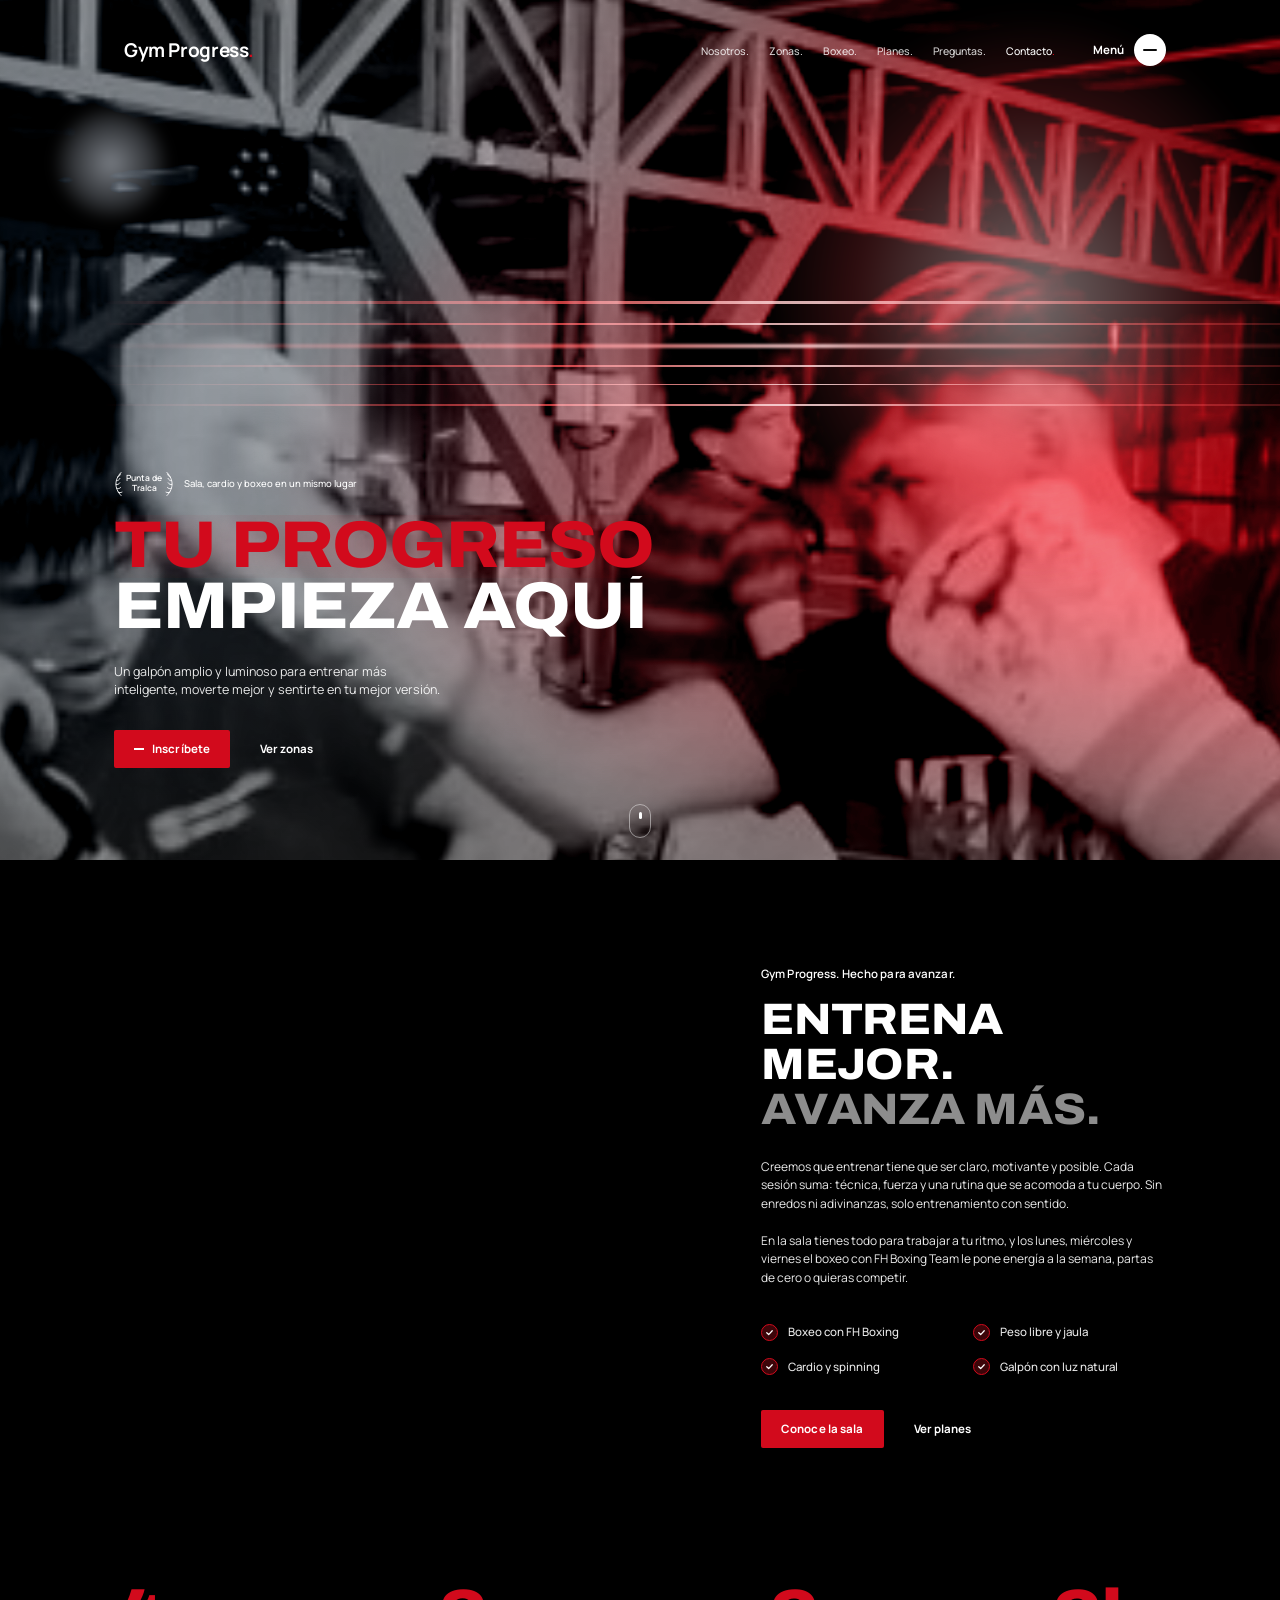
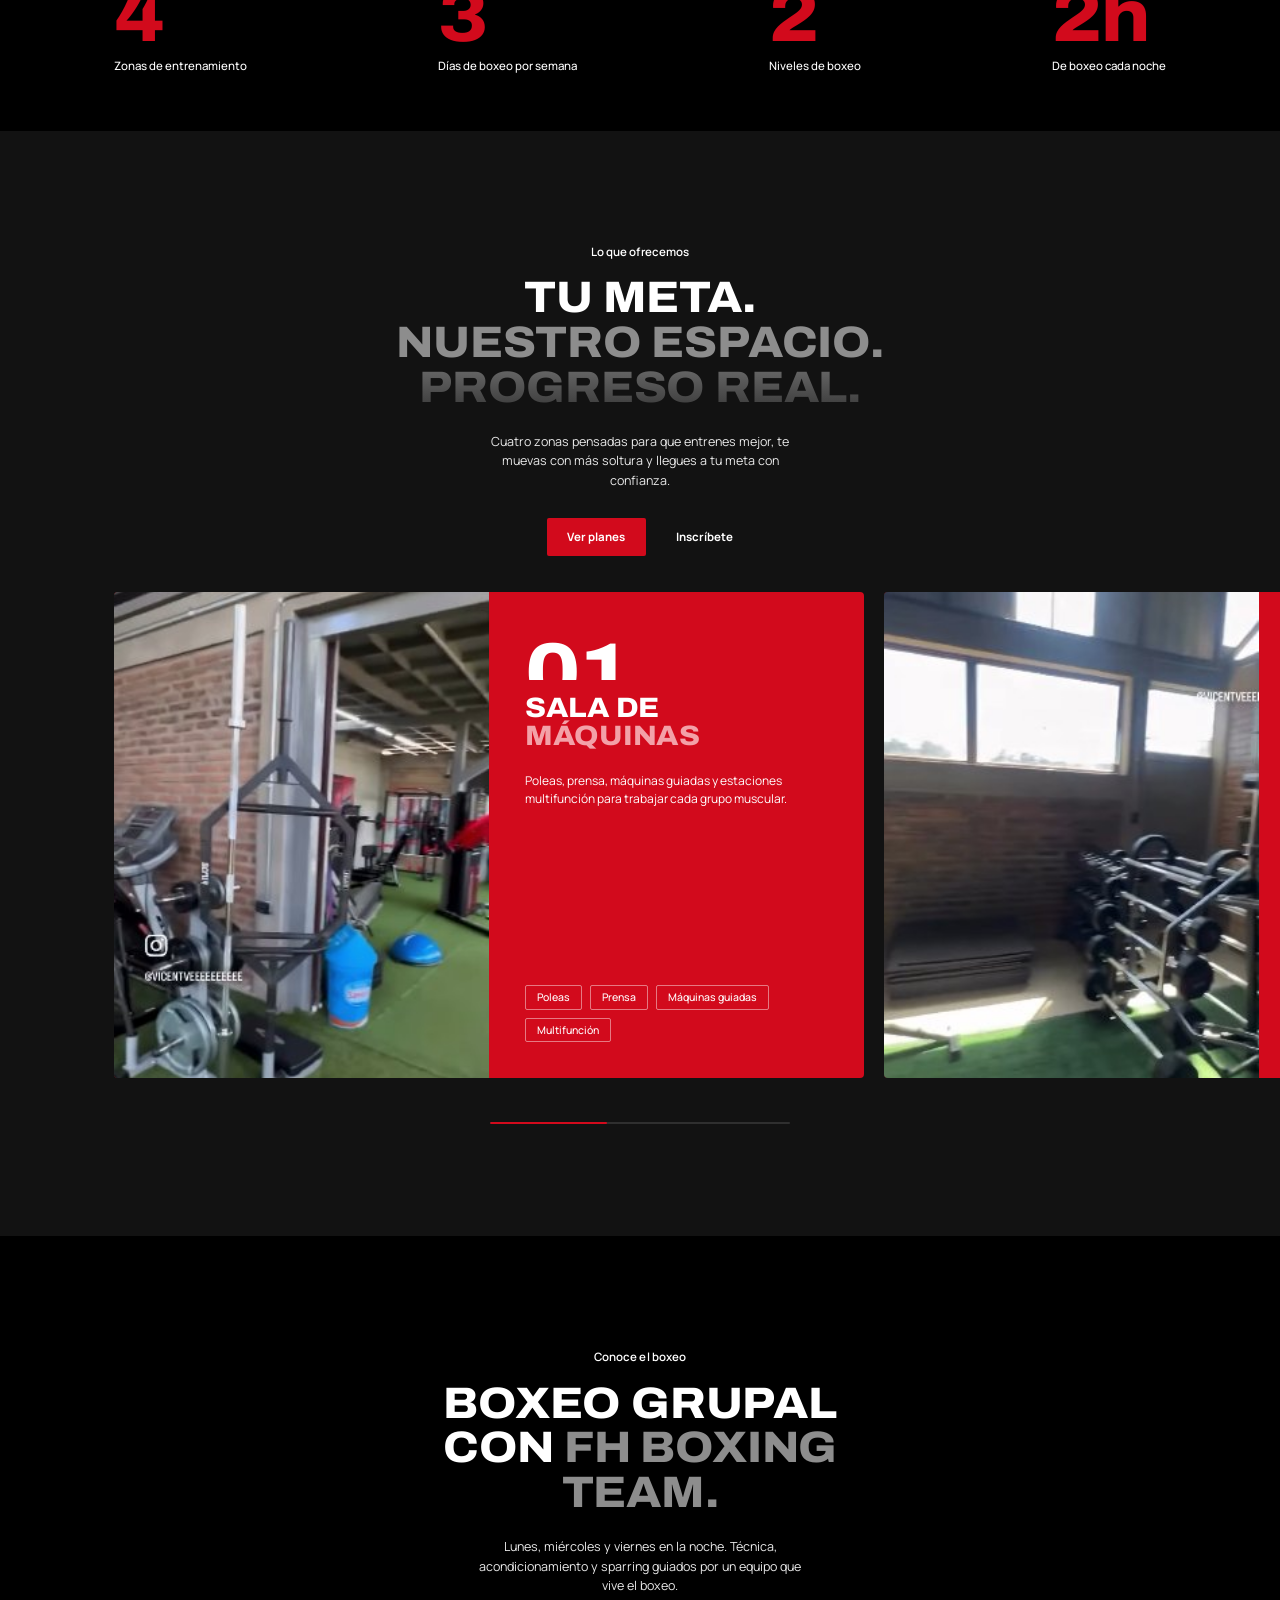
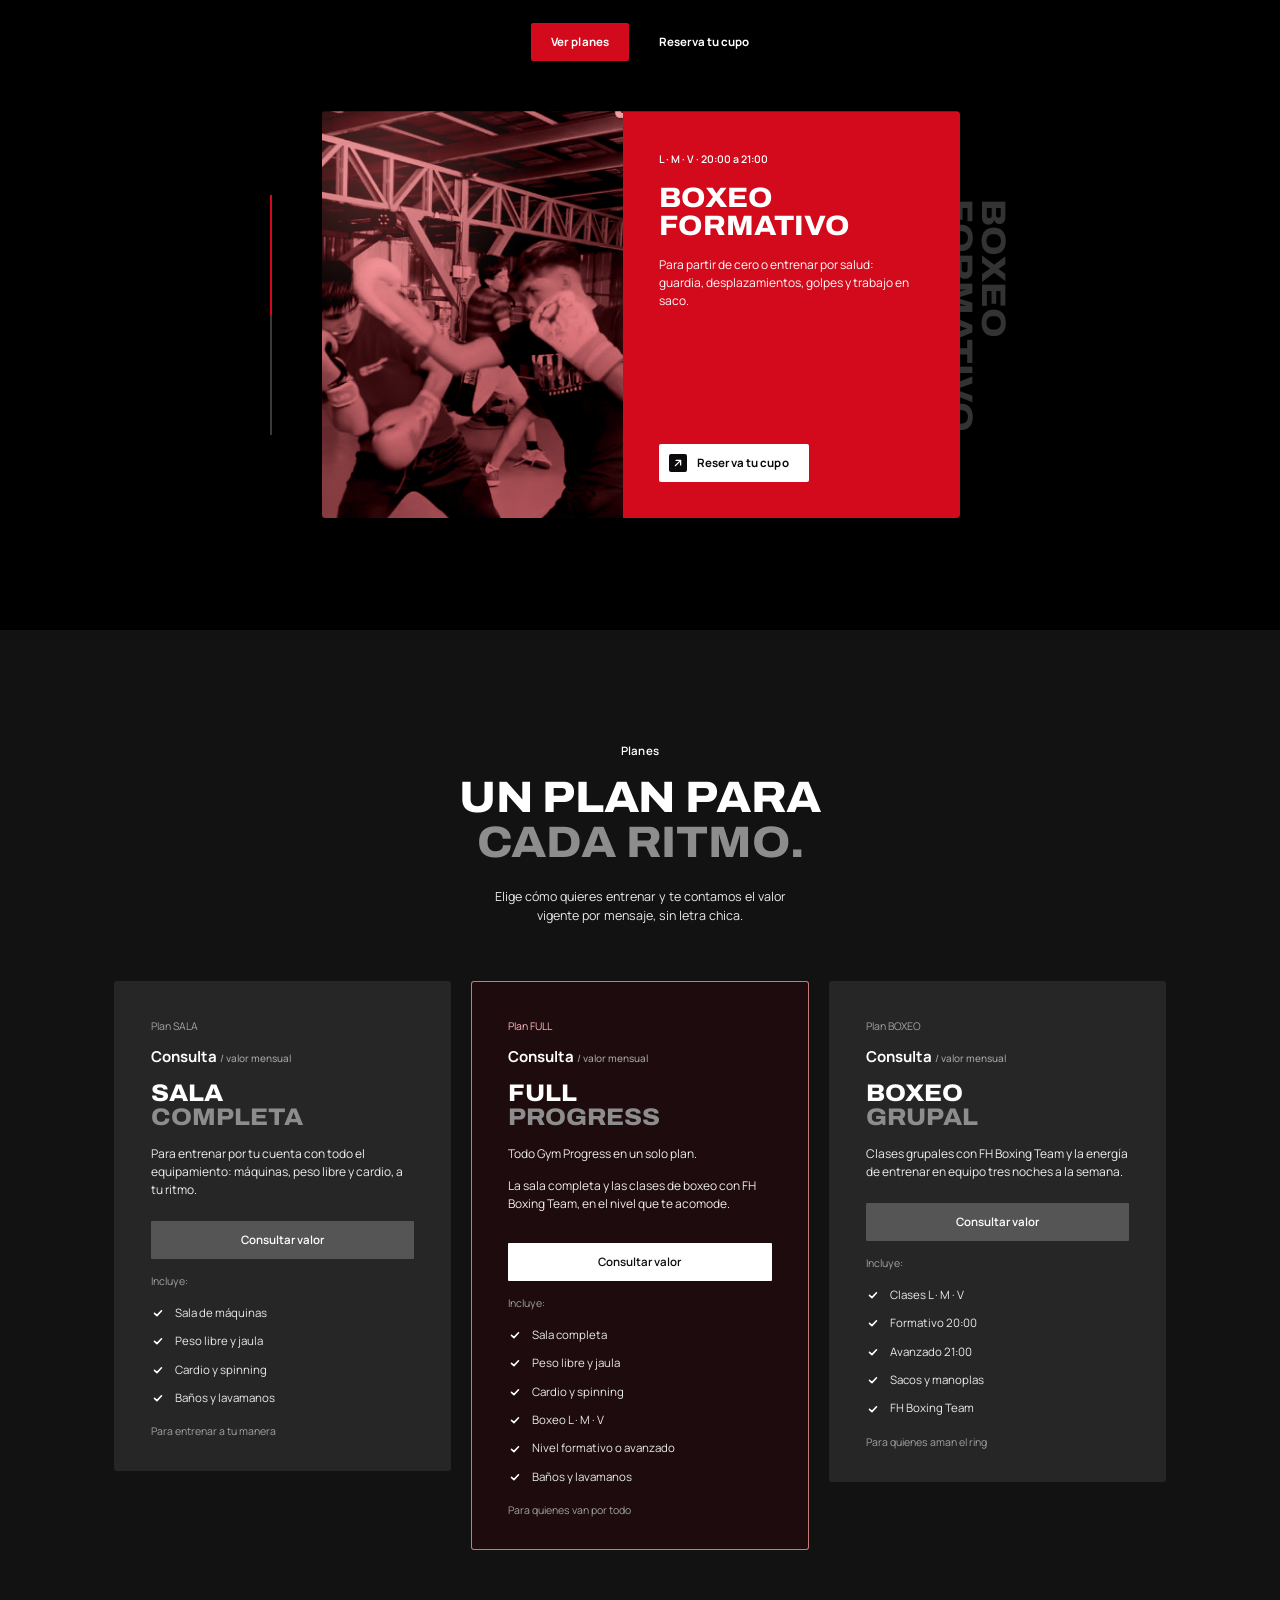
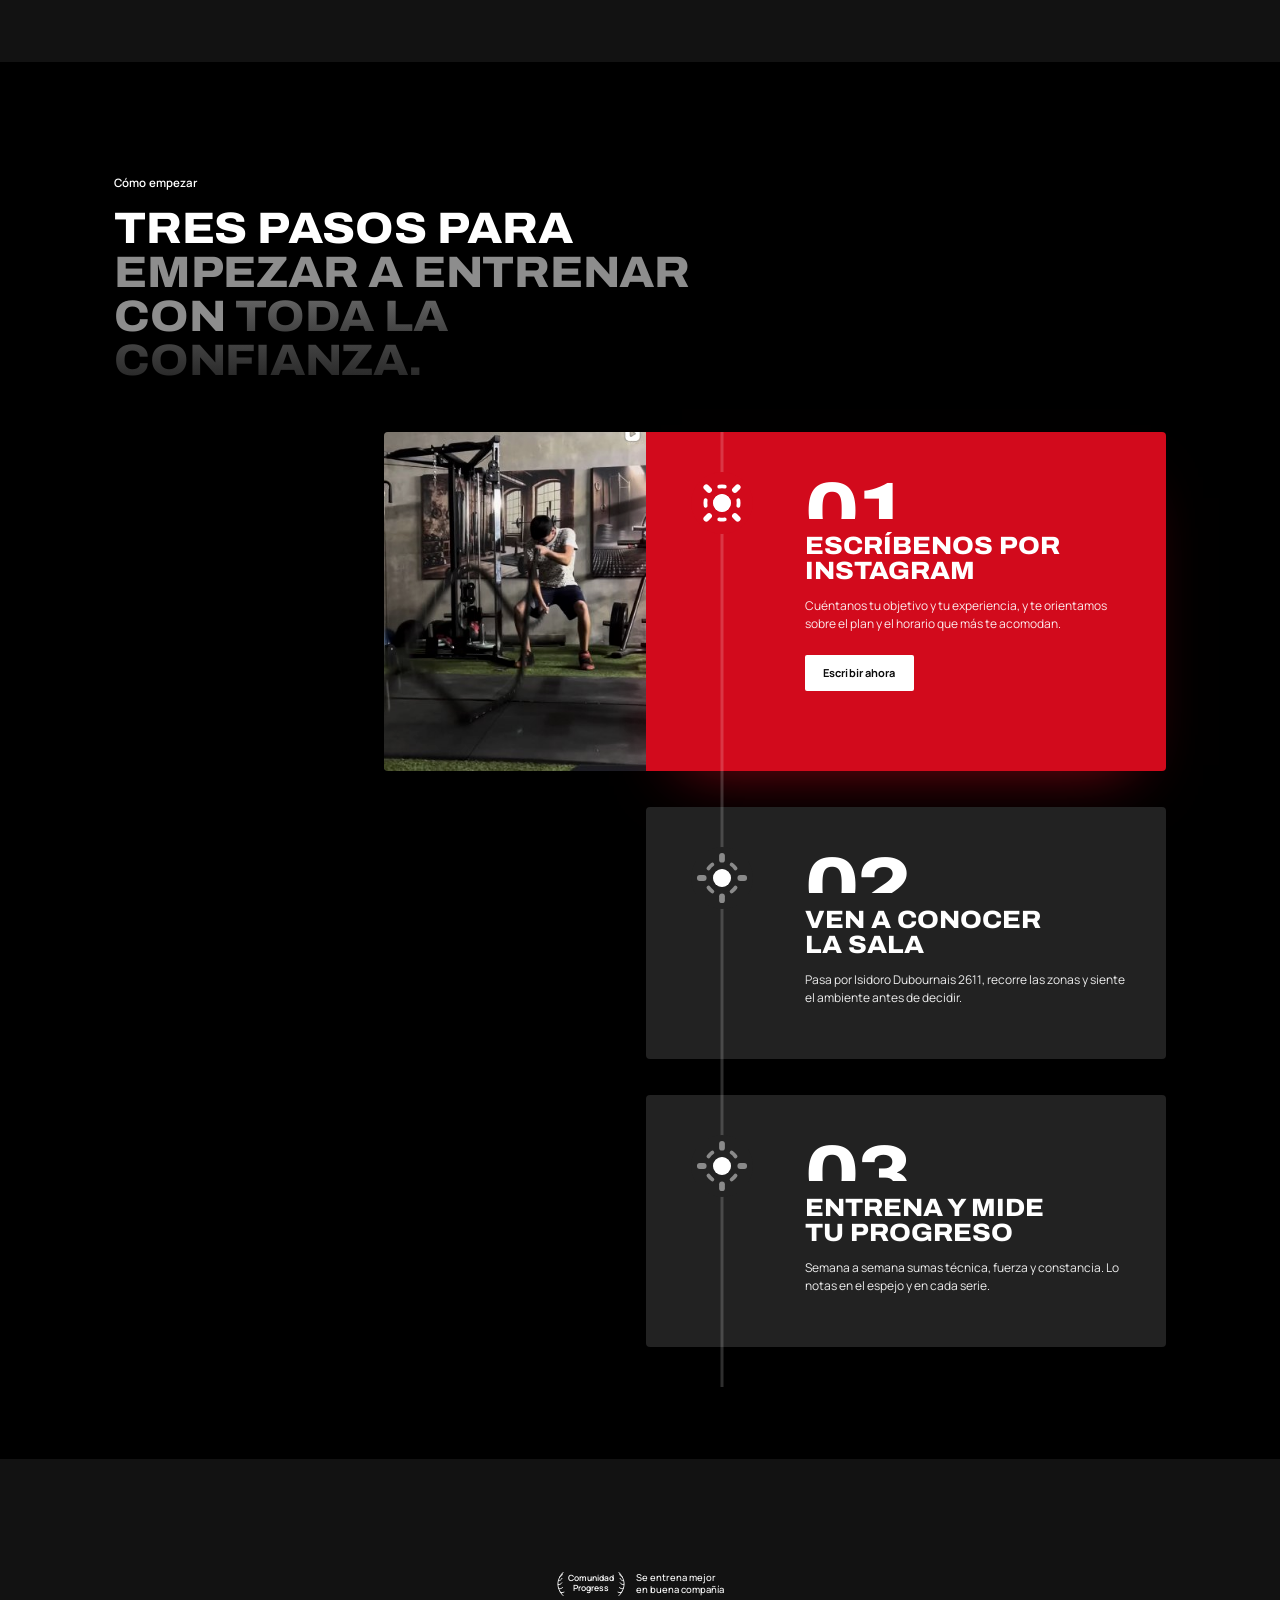
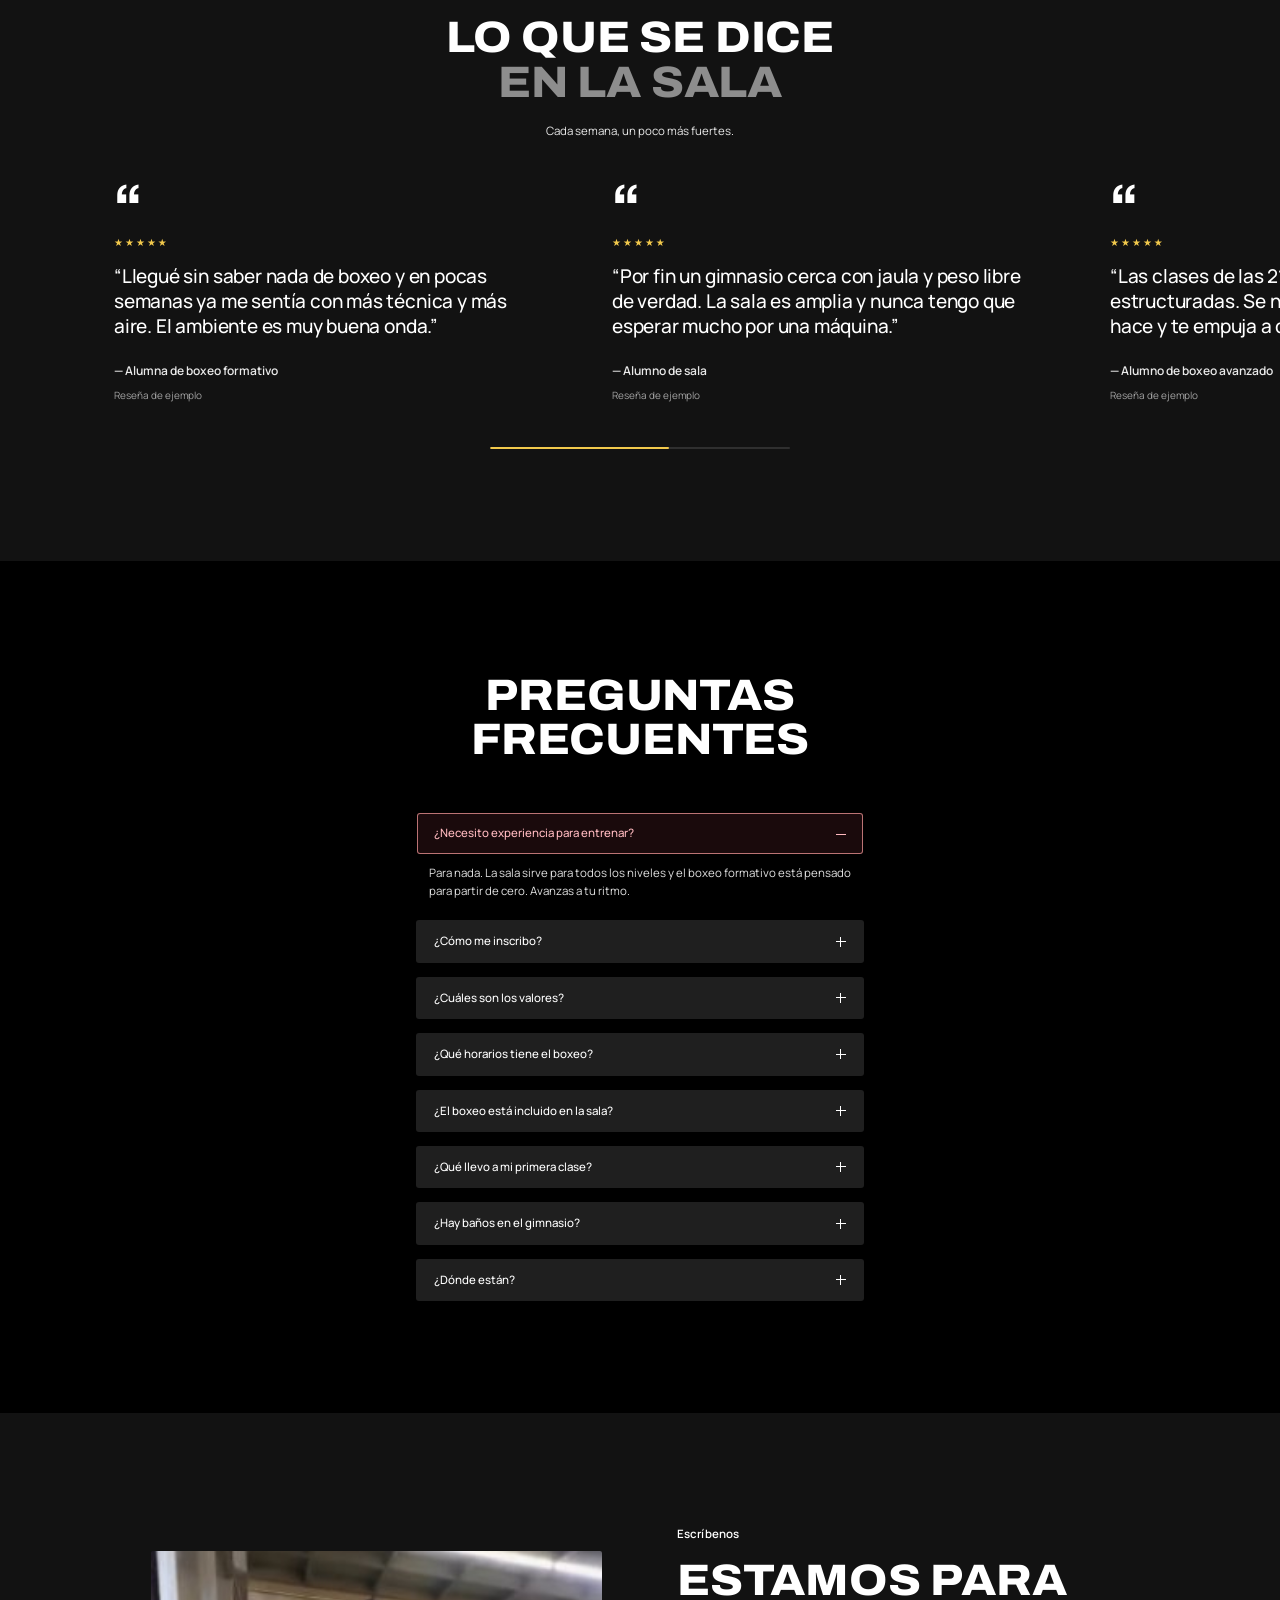
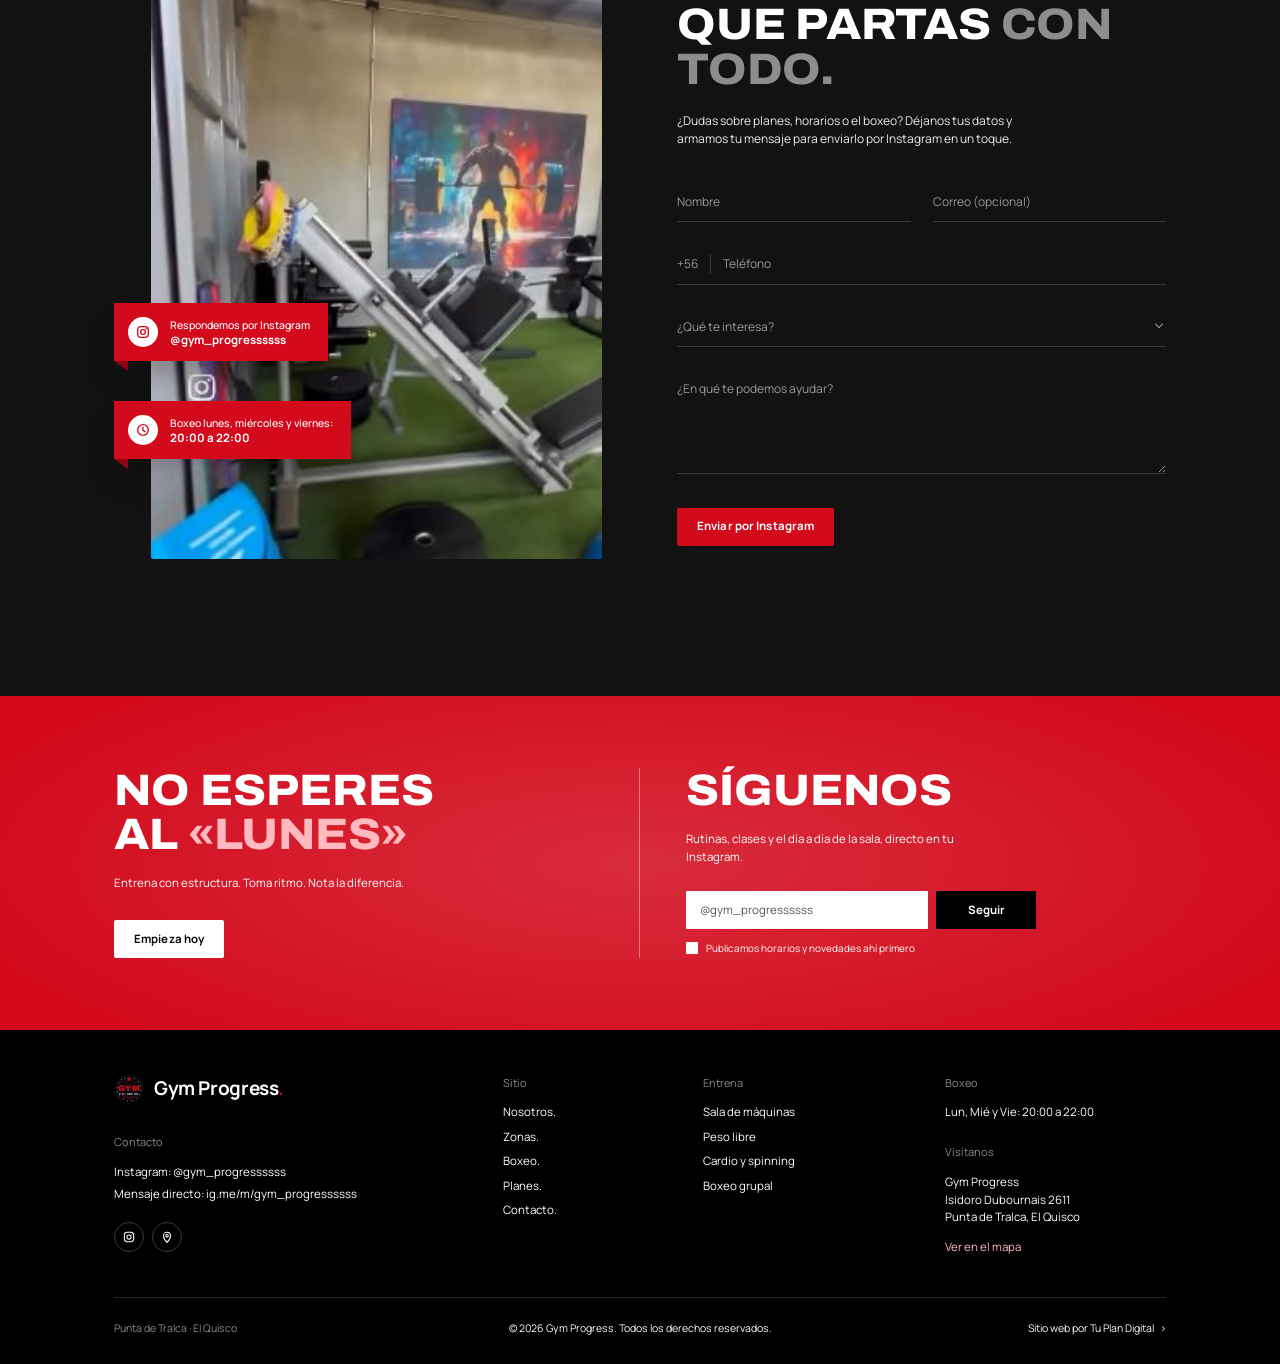
==== opcion-2/index.html @ 8959802f "feat: add option 2 based on Flexova reference Second proposal in /opcion-2 replicating the Flexova l" ====
<!DOCTYPE html>
<html lang="es-CL">
<head>
  <meta charset="UTF-8">
  <meta name="viewport" content="width=device-width, initial-scale=1">
  <title>Gym Progress · Gimnasio y boxeo en Punta de Tralca, El Quisco</title>
  <meta name="description" content="Gimnasio en Punta de Tralca, El Quisco: sala de máquinas, peso libre, cardio y spinning, y boxeo grupal con FH Boxing Team. Isidoro Dubournais 2611.">
  <meta name="theme-color" content="#000000">
  <link rel="canonical" href="https://gym-progress-web-xi.vercel.app/opcion-2/">

  <meta property="og:type" content="website">
  <meta property="og:locale" content="es_CL">
  <meta property="og:title" content="Gym Progress · Tu progreso empieza aquí">
  <meta property="og:description" content="Máquinas, peso libre, cardio y boxeo en Punta de Tralca, El Quisco.">
  <meta property="og:image" content="https://gym-progress-web-xi.vercel.app/assets/img/og.jpg">

  <link rel="icon" href="../assets/img/favicon.svg" type="image/svg+xml">
  <link rel="preload" href="fonts/archivo-latin-wdth-normal.woff2" as="font" type="font/woff2" crossorigin>
  <link rel="preload" href="fonts/manrope-latin-wght-normal.woff2" as="font" type="font/woff2" crossorigin>
  <link rel="preconnect" href="https://images.unsplash.com">
  <link rel="stylesheet" href="css/styles.css">

  <script type="application/ld+json">
  {
    "@context": "https://schema.org",
    "@type": "ExerciseGym",
    "name": "Gym Progress",
    "image": "https://gym-progress-web-xi.vercel.app/assets/img/og.jpg",
    "address": {
      "@type": "PostalAddress",
      "streetAddress": "Isidoro Dubournais 2611",
      "addressLocality": "El Quisco",
      "addressRegion": "Valparaíso",
      "addressCountry": "CL"
    },
    "sameAs": ["https://www.instagram.com/gym_progressssss/"]
  }
  </script>
  <script>document.documentElement.classList.add('js');</script>
</head>
<body>

  <!-- Íconos reutilizables -->
  <svg width="0" height="0" class="sr-only" aria-hidden="true">
    <symbol id="logo-gp" viewBox="0 0 200 200">
      <circle cx="100" cy="100" r="98" fill="#0b0b0b"/>
      <g fill="#e9e9e9">
        <circle cx="137" cy="30" r="3"/><circle cx="163" cy="50" r="3"/><circle cx="177" cy="78" r="3"/>
        <circle cx="179" cy="108" r="3"/><circle cx="169" cy="137" r="3"/><circle cx="148" cy="160" r="3"/>
        <circle cx="120" cy="175" r="3"/><circle cx="90" cy="176" r="3"/><circle cx="61" cy="166" r="3"/>
        <circle cx="38" cy="146" r="3"/><circle cx="24" cy="118" r="3"/><circle cx="22" cy="88" r="3"/>
        <circle cx="32" cy="60" r="3"/><circle cx="51" cy="38" r="3"/><circle cx="73" cy="26" r="3"/>
      </g>
      <path fill="#d20a1c" d="M100 18l4.7 10.4 11.3 1.1-8.5 7.5 2.5 11.1-10-5.8-10 5.8 2.5-11.1-8.5-7.5 11.3-1.1z"/>
      <g fill="#d20a1c"><circle cx="72" cy="50" r="2.4"/><circle cx="84" cy="46" r="2.4"/><circle cx="116" cy="46" r="2.4"/><circle cx="128" cy="50" r="2.4"/></g>
      <text x="100" y="115" text-anchor="middle" font-family="Archivo Variable, Arial Black, sans-serif" font-weight="900" font-size="54" fill="#d20a1c" letter-spacing="1">GYM</text>
      <text x="100" y="140" text-anchor="middle" font-family="Manrope Variable, Arial, sans-serif" font-weight="800" font-size="19" letter-spacing="3" fill="#d7d7d7">PR<tspan fill="#d20a1c">O</tspan>GRESS</text>
      <path d="M66 152q34 18 68 0" fill="none" stroke="#d20a1c" stroke-width="3.5" stroke-linecap="round"/>
    </symbol>
    <symbol id="laurel" viewBox="0 0 14 40">
      <path d="M11 2C5 8 3 15 3 20s2 12 8 18" fill="none" stroke="currentColor" stroke-width="1.4" stroke-linecap="round"/>
      <path d="M6 9c2-.6 3.6-2.4 4-4.6M4.3 15c2.2-.2 4-1.6 4.9-3.6M3.6 21c2.2.2 4.2-.9 5.4-2.8M4.4 27c2 .7 4.2.2 5.8-1.4M6.4 32.6c1.9 1.1 4.1 1.1 6 .1" fill="none" stroke="currentColor" stroke-width="1.4" stroke-linecap="round"/>
    </symbol>
    <symbol id="check" viewBox="0 0 16 16"><path d="M4 8.4 6.8 11 12 5.4" fill="none" stroke="currentColor" stroke-width="1.8" stroke-linecap="round" stroke-linejoin="round"/></symbol>
    <symbol id="arrow-ur" viewBox="0 0 16 16"><path d="M4.5 11.5 11.5 4.5M5.5 4.5h6v6" fill="none" stroke="currentColor" stroke-width="1.8" stroke-linecap="round" stroke-linejoin="round"/></symbol>
    <symbol id="target" viewBox="0 0 56 56">
      <circle cx="28" cy="28" r="9" fill="currentColor"/>
      <g fill="currentColor"><rect x="25" y="2" width="6" height="10" rx="3"/><rect x="25" y="44" width="6" height="10" rx="3"/><rect x="2" y="25" width="10" height="6" rx="3"/><rect x="44" y="25" width="10" height="6" rx="3"/></g>
      <g fill="none" stroke="currentColor" stroke-width="4" stroke-linecap="round"><path d="M14 18a17 17 0 0 1 4-4M38 14a17 17 0 0 1 4 4M42 38a17 17 0 0 1-4 4M18 42a17 17 0 0 1-4-4"/></g>
    </symbol>
  </svg>

  <a class="skip" href="#contenido">Saltar al contenido</a>

  <!-- ===== Encabezado ===== -->
  <header class="nav" data-nav>
    <div class="nav__inner container">
      <a href="#inicio" class="brand" aria-label="Gym Progress, ir al inicio">
        <svg class="brand__badge" aria-hidden="true"><use href="#logo-gp"/></svg>
        <span class="brand__name">Gym Progress<i>.</i></span>
      </a>

      <ul class="nav__links">
        <li><a href="#nosotros">Nosotros<i>.</i></a></li>
        <li><a href="#zonas">Zonas<i>.</i></a></li>
        <li><a href="#boxeo">Boxeo<i>.</i></a></li>
        <li><a href="#planes">Planes<i>.</i></a></li>
        <li><a href="#preguntas">Preguntas<i>.</i></a></li>
        <li><a href="#contacto">Contacto<i>.</i></a></li>
      </ul>

      <button type="button" class="nav__menu" aria-expanded="false" aria-controls="menu" data-menu-open>
        <span class="nav__menu-label">Menú</span>
        <span class="nav__menu-dot" aria-hidden="true"><span></span></span>
      </button>
    </div>
  </header>

  <!-- Menú a pantalla completa -->
  <div class="menu" id="menu" role="dialog" aria-modal="true" aria-label="Menú" hidden data-menu>
    <div class="menu__inner container">
      <div class="menu__top">
        <span class="brand__name">Gym Progress<i>.</i></span>
        <button type="button" class="nav__menu is-close" data-menu-close aria-label="Cerrar menú">
          <span class="nav__menu-label">Cerrar</span>
          <span class="nav__menu-dot" aria-hidden="true"><span></span></span>
        </button>
      </div>
      <ol class="menu__list">
        <li style="--i:0"><a href="#inicio"><small>01</small>Inicio</a></li>
        <li style="--i:1"><a href="#nosotros"><small>02</small>Nosotros</a></li>
        <li style="--i:2"><a href="#zonas"><small>03</small>Zonas</a></li>
        <li style="--i:3"><a href="#boxeo"><small>04</small>Boxeo</a></li>
        <li style="--i:4"><a href="#planes"><small>05</small>Planes</a></li>
        <li style="--i:5"><a href="#preguntas"><small>06</small>Preguntas</a></li>
        <li style="--i:6"><a href="#contacto"><small>07</small>Contacto</a></li>
      </ol>
      <div class="menu__foot">
        <p>Isidoro Dubournais 2611<br>Punta de Tralca, El Quisco</p>
        <a class="btn" href="https://ig.me/m/gym_progressssss" target="_blank" rel="noopener"><span class="btn__dash" aria-hidden="true"></span>Escríbenos</a>
      </div>
    </div>
  </div>

  <main id="contenido">

    <!-- ===== Hero ===== -->
    <section class="hero" id="inicio" aria-labelledby="hero-title">
      <div class="hero__media" aria-hidden="true">
        <img class="hero__img"
             src="https://images.unsplash.com/photo-1727990435802-4d98b944c6d9?auto=format&fit=crop&w=2000&q=75"
             onerror="this.onerror=null;this.src='../assets/img/boxeo-sparring.jpg'"
             alt="" width="2000" height="1125" fetchpriority="high">
        <span class="hero__tint"></span>
        <span class="hero__bokeh"></span>
        <span class="hero__streaks"><i></i><i></i><i></i><i></i><i></i><i></i></span>
        <span class="hero__flare"></span>
      </div>

      <div class="hero__content container">
        <p class="badge hero__badge" data-hero="0">
          <span class="badge__laurels"><svg aria-hidden="true"><use href="#laurel"/></svg><span>Punta de<br>Tralca</span><svg class="flip" aria-hidden="true"><use href="#laurel"/></svg></span>
          <span class="badge__text">Sala, cardio y boxeo en un mismo lugar</span>
        </p>
        <h1 class="hero__title" id="hero-title">
          <span class="line" data-hero="1"><span class="red">Tu progreso</span></span>
          <span class="line" data-hero="2"><span>empieza aquí</span></span>
        </h1>
        <p class="hero__lead" data-hero="3">Un galpón amplio y luminoso para entrenar más inteligente, moverte mejor y sentirte en tu mejor versión.</p>
        <div class="hero__actions" data-hero="4">
          <a class="btn" href="https://ig.me/m/gym_progressssss" target="_blank" rel="noopener"><span class="btn__dash" aria-hidden="true"></span>Inscríbete</a>
          <a class="link" href="#zonas">Ver zonas</a>
        </div>
      </div>
      <a class="hero__scroll" href="#nosotros" aria-label="Bajar a Nosotros"><span></span></a>
    </section>

    <!-- ===== Nosotros ===== -->
    <section class="about section" id="nosotros" aria-labelledby="about-title">
      <div class="container">
        <div class="about__grid">
          <figure class="about__media reveal" data-reveal>
            <img src="https://images.unsplash.com/photo-1646656130630-07af3a262a9b?auto=format&fit=crop&w=900&q=72"
                 onerror="this.onerror=null;this.src='../assets/img/sala-racks.jpg'"
                 alt="Máquinas de musculación de la sala" loading="lazy" width="900" height="900">
          </figure>
          <div class="about__body">
            <p class="eyebrow" data-reveal>Gym Progress. Hecho para avanzar.</p>
            <h2 class="h2" id="about-title" data-reveal>
              <span class="w">Entrena mejor.</span>
              <span class="g">Avanza más.</span>
            </h2>
            <div class="about__text" data-reveal>
              <p>Creemos que entrenar tiene que ser claro, motivante y posible. Cada sesión suma: técnica, fuerza y una rutina que se acomoda a tu cuerpo. Sin enredos ni adivinanzas, solo entrenamiento con sentido.</p>
              <p>En la sala tienes todo para trabajar a tu ritmo, y los lunes, miércoles y viernes el boxeo con FH Boxing Team le pone energía a la semana, partas de cero o quieras competir.</p>
            </div>
            <ul class="checks" data-reveal>
              <li><span class="checks__ico"><svg aria-hidden="true"><use href="#check"/></svg></span>Boxeo con FH Boxing</li>
              <li><span class="checks__ico"><svg aria-hidden="true"><use href="#check"/></svg></span>Peso libre y jaula</li>
              <li><span class="checks__ico"><svg aria-hidden="true"><use href="#check"/></svg></span>Cardio y spinning</li>
              <li><span class="checks__ico"><svg aria-hidden="true"><use href="#check"/></svg></span>Galpón con luz natural</li>
            </ul>
            <div class="actions" data-reveal>
              <a class="btn" href="#zonas">Conoce la sala</a>
              <a class="link" href="#planes">Ver planes</a>
            </div>
          </div>
        </div>

        <ul class="stats">
          <li data-reveal><strong><span data-count="4">4</span></strong><span>Zonas de entrenamiento</span></li>
          <li data-reveal><strong><span data-count="3">3</span></strong><span>Días de boxeo por semana</span></li>
          <li data-reveal><strong><span data-count="2">2</span></strong><span>Niveles de boxeo</span></li>
          <li data-reveal><strong><span data-count="2">2</span>h</strong><span>De boxeo cada noche</span></li>
        </ul>
      </div>
    </section>

    <!-- ===== Zonas (carrusel) ===== -->
    <section class="services section section--alt" id="zonas" aria-labelledby="services-title">
      <div class="container">
        <header class="head-center">
          <p class="eyebrow" data-reveal>Lo que ofrecemos</p>
          <h2 class="h2 h2--stack" id="services-title" data-reveal>
            <span class="w">Tu meta.</span>
            <span class="g">Nuestro espacio.</span>
            <span class="g2">Progreso real.</span>
          </h2>
          <p class="lead" data-reveal>Cuatro zonas pensadas para que entrenes mejor, te muevas con más soltura y llegues a tu meta con confianza.</p>
          <div class="actions actions--center" data-reveal>
            <a class="btn" href="#planes">Ver planes</a>
            <a class="link" href="https://ig.me/m/gym_progressssss" target="_blank" rel="noopener">Inscríbete</a>
          </div>
        </header>
      </div>

      <div class="rail" data-rail>
        <div class="rail__track" data-rail-track tabindex="0" aria-label="Zonas del gimnasio, desliza para ver más">
          <article class="svc" data-reveal>
            <div class="svc__media">
              <img src="https://images.unsplash.com/photo-1637430308606-86576d8fef3c?auto=format&fit=crop&w=800&q=70"
                   onerror="this.onerror=null;this.src='../assets/img/sala-racks.jpg'"
                   alt="Sala de musculación con máquinas" loading="lazy" width="800" height="900">
            </div>
            <div class="svc__body">
              <span class="svc__num" aria-hidden="true">01</span>
              <h3 class="svc__title">Sala de <span>máquinas</span></h3>
              <p>Poleas, prensa, máquinas guiadas y estaciones multifunción para trabajar cada grupo muscular.</p>
              <ul class="chips"><li>Poleas</li><li>Prensa</li><li>Máquinas guiadas</li><li>Multifunción</li></ul>
            </div>
          </article>
          <article class="svc" data-reveal>
            <div class="svc__media">
              <img src="https://images.unsplash.com/photo-1589579234096-25cb6b83e021?auto=format&fit=crop&w=800&q=70"
                   onerror="this.onerror=null;this.src='../assets/img/sala-mancuernas.jpg'"
                   alt="Mancuerna sobre superficie negra" loading="lazy" width="800" height="900">
            </div>
            <div class="svc__body">
              <span class="svc__num" aria-hidden="true">02</span>
              <h3 class="svc__title">Peso <span>libre</span></h3>
              <p>Racks de mancuernas, barras, discos y jaula para tus básicos: sentadilla, peso muerto y press.</p>
              <ul class="chips"><li>Mancuernas</li><li>Barras y discos</li><li>Jaula</li><li>Básicos</li></ul>
            </div>
          </article>
          <article class="svc" data-reveal>
            <div class="svc__media">
              <img src="https://images.unsplash.com/photo-1598289431512-b97b0917affc?auto=format&fit=crop&w=800&q=70"
                   onerror="this.onerror=null;this.src='../assets/img/sala-bicis-mural.jpg'"
                   alt="Bicicletas de spinning en fila" loading="lazy" width="800" height="900">
            </div>
            <div class="svc__body">
              <span class="svc__num" aria-hidden="true">03</span>
              <h3 class="svc__title">Cardio y <span>spinning</span></h3>
              <p>Bicicletas de spinning, trotadora curva, remo y cuerdas para subir pulsaciones.</p>
              <ul class="chips"><li>Spinning</li><li>Trotadora curva</li><li>Remo</li><li>Cuerdas</li></ul>
            </div>
          </article>
          <article class="svc" data-reveal>
            <div class="svc__media">
              <img src="https://images.unsplash.com/photo-1716307035615-1c6465a32ef2?auto=format&fit=crop&w=800&q=70"
                   onerror="this.onerror=null;this.src='../assets/img/boxeo-sparring.jpg'"
                   alt="Sacos de boxeo colgados" loading="lazy" width="800" height="900">
            </div>
            <div class="svc__body">
              <span class="svc__num" aria-hidden="true">04</span>
              <h3 class="svc__title">Boxeo <span>grupal</span></h3>
              <p>Sacos, guantes y espacio para técnica, manoplas y sparring con FH Boxing Team.</p>
              <ul class="chips"><li>Sacos</li><li>Manoplas</li><li>Sparring</li><li>L · M · V</li></ul>
            </div>
          </article>
        </div>
        <div class="rail__progress" aria-hidden="true"><span data-rail-bar></span></div>
      </div>
    </section>

    <!-- ===== Boxeo (en lugar de entrenadores) ===== -->
    <section class="coach section" id="boxeo" aria-labelledby="coach-title">
      <div class="container">
        <header class="head-center">
          <p class="eyebrow" data-reveal>Conoce el boxeo</p>
          <h2 class="h2 h2--stack" id="coach-title" data-reveal>
            <span class="w">Boxeo grupal</span>
            <span><span class="w">con</span> <span class="g">FH Boxing</span></span>
            <span class="g">Team.</span>
          </h2>
          <p class="lead" data-reveal>Lunes, miércoles y viernes en la noche. Técnica, acondicionamiento y sparring guiados por un equipo que vive el boxeo.</p>
          <div class="actions actions--center" data-reveal>
            <a class="btn" href="#planes">Ver planes</a>
            <a class="link" href="https://ig.me/m/gym_progressssss" target="_blank" rel="noopener">Reserva tu cupo</a>
          </div>
        </header>

        <div class="coach__stage" data-slider data-reveal>
          <div class="coach__bar" role="tablist" aria-label="Niveles de boxeo">
            <button type="button" role="tab" aria-selected="true" aria-controls="nivel-1" data-go="0"><span class="sr-only">Boxeo formativo</span></button>
            <button type="button" role="tab" aria-selected="false" aria-controls="nivel-2" data-go="1"><span class="sr-only">Boxeo avanzado</span></button>
          </div>

          <div class="coach__slides">
            <article class="coach-card is-active" id="nivel-1" role="tabpanel" aria-label="Boxeo formativo">
              <div class="coach-card__media">
                <img src="../assets/img/boxeo-sparring.jpg" alt="Alumnos practicando boxeo con manoplas en Gym Progress" loading="lazy" width="312" height="422">
              </div>
              <div class="coach-card__body">
                <p class="coach-card__tag">L · M · V · 20:00 a 21:00</p>
                <h3>Boxeo<br>formativo</h3>
                <p>Para partir de cero o entrenar por salud: guardia, desplazamientos, golpes y trabajo en saco.</p>
                <a class="btn btn--white btn--icon" href="https://ig.me/m/gym_progressssss" target="_blank" rel="noopener"><span class="sq"><svg aria-hidden="true"><use href="#arrow-ur"/></svg></span>Reserva tu cupo</a>
              </div>
              <span class="coach-card__ghost" aria-hidden="true"><span>Boxeo</span><span>Formativo</span></span>
            </article>

            <article class="coach-card" id="nivel-2" role="tabpanel" aria-label="Boxeo avanzado" aria-hidden="true">
              <div class="coach-card__media">
                <img src="https://images.unsplash.com/photo-1716307043003-dbe6a5cc496e?auto=format&fit=crop&w=700&q=70"
                     onerror="this.onerror=null;this.src='../assets/img/cuerdas.jpg'"
                     alt="Ring de boxeo con guantes colgando" loading="lazy" width="700" height="900">
              </div>
              <div class="coach-card__body">
                <p class="coach-card__tag">L · M · V · 21:00 a 22:00</p>
                <h3>Boxeo<br>avanzado</h3>
                <p>Para quienes ya dominan lo básico: combinaciones, defensa, sparring controlado y preparación para competir.</p>
                <a class="btn btn--white btn--icon" href="https://ig.me/m/gym_progressssss" target="_blank" rel="noopener" tabindex="-1"><span class="sq"><svg aria-hidden="true"><use href="#arrow-ur"/></svg></span>Reserva tu cupo</a>
              </div>
              <span class="coach-card__ghost" aria-hidden="true"><span>Boxeo</span><span>Avanzado</span></span>
            </article>
          </div>
        </div>
      </div>
    </section>

    <!-- ===== Planes ===== -->
    <section class="plans section section--alt" id="planes" aria-labelledby="plans-title">
      <div class="container">
        <header class="head-center">
          <p class="eyebrow" data-reveal>Planes</p>
          <h2 class="h2 h2--stack" id="plans-title" data-reveal>
            <span class="w">Un plan para</span>
            <span class="g">cada ritmo.</span>
          </h2>
          <p class="lead" data-reveal>Elige cómo quieres entrenar y te contamos el valor vigente por mensaje, sin letra chica.</p>
        </header>

        <div class="plans__grid">
          <article class="plan" data-reveal>
            <p class="plan__kind">Plan SALA</p>
            <p class="plan__price">Consulta <small>/ valor mensual</small></p>
            <h3 class="plan__name">Sala <span>completa</span></h3>
            <p class="plan__desc">Para entrenar por tu cuenta con todo el equipamiento: máquinas, peso libre y cardio, a tu ritmo.</p>
            <a class="plan__btn" href="https://ig.me/m/gym_progressssss" target="_blank" rel="noopener">Consultar valor</a>
            <p class="plan__inc">Incluye:</p>
            <ul class="plan__list">
              <li><svg aria-hidden="true"><use href="#check"/></svg>Sala de máquinas</li>
              <li><svg aria-hidden="true"><use href="#check"/></svg>Peso libre y jaula</li>
              <li><svg aria-hidden="true"><use href="#check"/></svg>Cardio y spinning</li>
              <li><svg aria-hidden="true"><use href="#check"/></svg>Baños y lavamanos</li>
            </ul>
            <p class="plan__foot">Para entrenar a tu manera</p>
          </article>

          <article class="plan plan--featured" data-reveal>
            <p class="plan__kind">Plan FULL</p>
            <p class="plan__price">Consulta <small>/ valor mensual</small></p>
            <h3 class="plan__name">Full <span>progress</span></h3>
            <p class="plan__desc">Todo Gym Progress en un solo plan.</p>
            <p class="plan__desc">La sala completa y las clases de boxeo con FH Boxing Team, en el nivel que te acomode.</p>
            <a class="plan__btn" href="https://ig.me/m/gym_progressssss" target="_blank" rel="noopener">Consultar valor</a>
            <p class="plan__inc">Incluye:</p>
            <ul class="plan__list">
              <li><svg aria-hidden="true"><use href="#check"/></svg>Sala completa</li>
              <li><svg aria-hidden="true"><use href="#check"/></svg>Peso libre y jaula</li>
              <li><svg aria-hidden="true"><use href="#check"/></svg>Cardio y spinning</li>
              <li><svg aria-hidden="true"><use href="#check"/></svg>Boxeo L · M · V</li>
              <li><svg aria-hidden="true"><use href="#check"/></svg>Nivel formativo o avanzado</li>
              <li><svg aria-hidden="true"><use href="#check"/></svg>Baños y lavamanos</li>
            </ul>
            <p class="plan__foot">Para quienes van por todo</p>
          </article>

          <article class="plan" data-reveal>
            <p class="plan__kind">Plan BOXEO</p>
            <p class="plan__price">Consulta <small>/ valor mensual</small></p>
            <h3 class="plan__name">Boxeo <span>grupal</span></h3>
            <p class="plan__desc">Clases grupales con FH Boxing Team y la energía de entrenar en equipo tres noches a la semana.</p>
            <a class="plan__btn" href="https://ig.me/m/gym_progressssss" target="_blank" rel="noopener">Consultar valor</a>
            <p class="plan__inc">Incluye:</p>
            <ul class="plan__list">
              <li><svg aria-hidden="true"><use href="#check"/></svg>Clases L · M · V</li>
              <li><svg aria-hidden="true"><use href="#check"/></svg>Formativo 20:00</li>
              <li><svg aria-hidden="true"><use href="#check"/></svg>Avanzado 21:00</li>
              <li><svg aria-hidden="true"><use href="#check"/></svg>Sacos y manoplas</li>
              <li><svg aria-hidden="true"><use href="#check"/></svg>FH Boxing Team</li>
            </ul>
            <p class="plan__foot">Para quienes aman el ring</p>
          </article>
        </div>
      </div>
    </section>

    <!-- ===== Cómo empezar ===== -->
    <section class="steps section" aria-labelledby="steps-title">
      <div class="container">
        <p class="eyebrow" data-reveal>Cómo empezar</p>
        <h2 class="h2 h2--steps" id="steps-title" data-reveal>
          <span class="w">Tres pasos para</span>
          <span class="g">empezar a entrenar</span>
          <span><span class="g">con</span> <span class="g2">toda la</span></span>
          <span class="g3">confianza.</span>
        </h2>

        <ol class="timeline" data-timeline>
          <li class="timeline__line" aria-hidden="true"><span data-timeline-fill></span></li>
          <li class="step step--media is-on" data-step>
            <div class="step__media">
              <img src="../assets/img/cuerdas.jpg" alt="Alumno entrenando con cuerdas en Gym Progress" loading="lazy" width="330" height="426">
            </div>
            <div class="step__card">
              <span class="step__icon" aria-hidden="true"><svg><use href="#target"/></svg></span>
              <span class="step__num" aria-hidden="true">01</span>
              <h3>Escríbenos por<br>Instagram</h3>
              <p>Cuéntanos tu objetivo y tu experiencia, y te orientamos sobre el plan y el horario que más te acomodan.</p>
              <a class="btn btn--white btn--sm" href="https://ig.me/m/gym_progressssss" target="_blank" rel="noopener">Escribir ahora</a>
            </div>
          </li>
          <li class="step" data-step>
            <div class="step__card">
              <span class="step__icon" aria-hidden="true"><svg><use href="#target"/></svg></span>
              <span class="step__num" aria-hidden="true">02</span>
              <h3>Ven a conocer<br>la sala</h3>
              <p>Pasa por Isidoro Dubournais 2611, recorre las zonas y siente el ambiente antes de decidir.</p>
            </div>
          </li>
          <li class="step" data-step>
            <div class="step__card">
              <span class="step__icon" aria-hidden="true"><svg><use href="#target"/></svg></span>
              <span class="step__num" aria-hidden="true">03</span>
              <h3>Entrena y mide<br>tu progreso</h3>
              <p>Semana a semana sumas técnica, fuerza y constancia. Lo notas en el espejo y en cada serie.</p>
            </div>
          </li>
        </ol>
      </div>
    </section>

    <!-- ===== Testimonios ===== -->
    <section class="voices section section--alt" aria-labelledby="voices-title">
      <div class="container">
        <header class="head-center">
          <p class="badge badge--center" data-reveal>
            <span class="badge__laurels"><svg aria-hidden="true"><use href="#laurel"/></svg><span>Comunidad<br>Progress</span><svg class="flip" aria-hidden="true"><use href="#laurel"/></svg></span>
            <span class="badge__text">Se entrena mejor<br>en buena compañía</span>
          </p>
          <h2 class="h2 h2--stack" id="voices-title" data-reveal>
            <span class="w">Lo que se dice</span>
            <span class="g">en la sala</span>
          </h2>
          <p class="lead lead--sm" data-reveal>Cada semana, un poco más fuertes.</p>
        </header>
      </div>

      <div class="rail rail--voices" data-rail>
        <div class="rail__track" data-rail-track tabindex="0" aria-label="Comentarios de alumnos, desliza para ver más">
          <figure class="quote" data-reveal>
            <span class="quote__mark" aria-hidden="true">“</span>
            <span class="stars" role="img" aria-label="5 de 5 estrellas">★★★★★</span>
            <blockquote>“Llegué sin saber nada de boxeo y en pocas semanas ya me sentía con más técnica y más aire. El ambiente es muy buena onda.”</blockquote>
            <figcaption><b>— Alumna de boxeo formativo</b><small>Reseña de ejemplo</small></figcaption>
          </figure>
          <figure class="quote" data-reveal>
            <span class="quote__mark" aria-hidden="true">“</span>
            <span class="stars" role="img" aria-label="5 de 5 estrellas">★★★★★</span>
            <blockquote>“Por fin un gimnasio cerca con jaula y peso libre de verdad. La sala es amplia y nunca tengo que esperar mucho por una máquina.”</blockquote>
            <figcaption><b>— Alumno de sala</b><small>Reseña de ejemplo</small></figcaption>
          </figure>
          <figure class="quote" data-reveal>
            <span class="quote__mark" aria-hidden="true">“</span>
            <span class="stars" role="img" aria-label="5 de 5 estrellas">★★★★★</span>
            <blockquote>“Las clases de las 21:00 son exigentes y bien estructuradas. Se nota que el equipo sabe lo que hace y te empuja a dar más.”</blockquote>
            <figcaption><b>— Alumno de boxeo avanzado</b><small>Reseña de ejemplo</small></figcaption>
          </figure>
          <figure class="quote" data-reveal>
            <span class="quote__mark" aria-hidden="true">“</span>
            <span class="stars" role="img" aria-label="5 de 5 estrellas">★★★★★</span>
            <blockquote>“Entreno temprano con luz natural y se siente distinto. Volví a tener constancia después de mucho tiempo.”</blockquote>
            <figcaption><b>— Alumna de sala</b><small>Reseña de ejemplo</small></figcaption>
          </figure>
        </div>
        <div class="rail__progress rail__progress--gold" aria-hidden="true"><span data-rail-bar></span></div>
      </div>
    </section>

    <!-- ===== Preguntas frecuentes ===== -->
    <section class="faq section" id="preguntas" aria-labelledby="faq-title">
      <div class="container">
        <h2 class="h2 h2--stack center" id="faq-title" data-reveal>
          <span class="w">Preguntas</span>
          <span class="w">frecuentes</span>
        </h2>
        <div class="faq__list" data-reveal>
          <details name="faq" open>
            <summary>¿Necesito experiencia para entrenar?</summary>
            <div class="faq__a"><p>Para nada. La sala sirve para todos los niveles y el boxeo formativo está pensado para partir de cero. Avanzas a tu ritmo.</p></div>
          </details>
          <details name="faq">
            <summary>¿Cómo me inscribo?</summary>
            <div class="faq__a"><p>Escríbenos por Instagram a @gym_progressssss, te contamos los planes y coordinamos tu primera visita.</p></div>
          </details>
          <details name="faq">
            <summary>¿Cuáles son los valores?</summary>
            <div class="faq__a"><p>Te enviamos los valores vigentes por mensaje directo, según el plan que te interese: Sala, Full Progress o Boxeo.</p></div>
          </details>
          <details name="faq">
            <summary>¿Qué horarios tiene el boxeo?</summary>
            <div class="faq__a"><p>Lunes, miércoles y viernes. Formativo y recreativo de 20:00 a 21:00, y avanzado y competitivo de 21:00 a 22:00.</p></div>
          </details>
          <details name="faq">
            <summary>¿El boxeo está incluido en la sala?</summary>
            <div class="faq__a"><p>Depende del plan. Full Progress incluye la sala y el boxeo; también puedes tomar solo la sala o solo el boxeo.</p></div>
          </details>
          <details name="faq">
            <summary>¿Qué llevo a mi primera clase?</summary>
            <div class="faq__a"><p>Ropa cómoda, zapatillas, toalla y agua. Para boxeo, si aún no tienes guantes, avísanos antes y te orientamos.</p></div>
          </details>
          <details name="faq">
            <summary>¿Hay baños en el gimnasio?</summary>
            <div class="faq__a"><p>Sí, contamos con baños y lavamanos para tu comodidad.</p></div>
          </details>
          <details name="faq">
            <summary>¿Dónde están?</summary>
            <div class="faq__a"><p>En Isidoro Dubournais 2611, Punta de Tralca, El Quisco. <a href="https://www.google.com/maps/search/?api=1&query=Isidoro+Dubournais+2611,+El+Quisco" target="_blank" rel="noopener">Ver en el mapa</a>.</p></div>
          </details>
        </div>
      </div>
    </section>

    <!-- ===== Contacto ===== -->
    <section class="contact section section--alt" id="contacto" aria-labelledby="contact-title">
      <div class="container contact__grid">
        <div class="contact__media" data-reveal>
          <img src="https://images.unsplash.com/photo-1671856129092-ef4f4c412186?auto=format&fit=crop&w=800&q=72"
               onerror="this.onerror=null;this.src='../assets/img/sala-prensa.jpg'"
               alt="Mujer con guantes de boxeo rojos" loading="lazy" width="800" height="1000">
          <a class="info info--1" href="https://ig.me/m/gym_progressssss" target="_blank" rel="noopener">
            <span class="info__ico" aria-hidden="true"><svg viewBox="0 0 24 24"><rect x="4" y="4" width="16" height="16" rx="5" fill="none" stroke="currentColor" stroke-width="2"/><circle cx="12" cy="12" r="3.6" fill="none" stroke="currentColor" stroke-width="2"/><circle cx="16.8" cy="7.2" r="1.2" fill="currentColor"/></svg></span>
            <span>Respondemos por Instagram<b>@gym_progressssss</b></span>
          </a>
          <p class="info info--2">
            <span class="info__ico" aria-hidden="true"><svg viewBox="0 0 24 24"><circle cx="12" cy="12" r="8" fill="none" stroke="currentColor" stroke-width="2"/><path d="M12 8v4.5l3 2" fill="none" stroke="currentColor" stroke-width="2" stroke-linecap="round"/></svg></span>
            <span>Boxeo lunes, miércoles y viernes:<b>20:00 a 22:00</b></span>
          </p>
        </div>

        <div class="contact__body">
          <p class="eyebrow" data-reveal>Escríbenos</p>
          <h2 class="h2" id="contact-title" data-reveal>
            <span class="w">Estamos para</span>
            <span><span class="w">que partas</span> <span class="g">con</span></span>
            <span class="g">todo.</span>
          </h2>
          <p class="contact__lead" data-reveal>¿Dudas sobre planes, horarios o el boxeo? Déjanos tus datos y armamos tu mensaje para enviarlo por Instagram en un toque.</p>

          <form class="form" data-form data-reveal novalidate>
            <div class="form__row">
              <label class="field"><span class="sr-only">Nombre</span><input type="text" name="nombre" placeholder="Nombre" autocomplete="name" required></label>
              <label class="field"><span class="sr-only">Correo</span><input type="email" name="correo" placeholder="Correo (opcional)" autocomplete="email"></label>
            </div>
            <label class="field field--phone"><span class="prefix">+56</span><span class="sr-only">Teléfono</span><input type="tel" name="telefono" placeholder="Teléfono" autocomplete="tel-national" inputmode="tel"></label>
            <label class="field field--select"><span class="sr-only">¿Qué te interesa?</span>
              <select name="interes" required>
                <option value="" selected disabled>¿Qué te interesa?</option>
                <option>Plan Sala</option>
                <option>Plan Full Progress</option>
                <option>Boxeo formativo</option>
                <option>Boxeo avanzado</option>
                <option>Solo quiero conocer la sala</option>
              </select>
            </label>
            <label class="field field--area"><span class="sr-only">Mensaje</span><textarea name="mensaje" rows="4" placeholder="¿En qué te podemos ayudar?"></textarea></label>
            <button type="submit" class="btn">Enviar por Instagram</button>
            <p class="form__status" role="status" aria-live="polite" data-form-status></p>
          </form>
        </div>
      </div>
    </section>

    <!-- ===== Banner rojo ===== -->
    <section class="band" aria-labelledby="band-title">
      <div class="container band__grid">
        <div class="band__left" data-reveal>
          <h2 id="band-title">No esperes<br>al <span>«lunes»</span></h2>
          <p>Entrena con estructura. Toma ritmo. Nota la diferencia.</p>
          <a class="btn btn--white" href="https://ig.me/m/gym_progressssss" target="_blank" rel="noopener">Empieza hoy</a>
        </div>
        <div class="band__right" data-reveal>
          <h2>Síguenos</h2>
          <p>Rutinas, clases y el día a día de la sala, directo en tu Instagram.</p>
          <a class="follow" href="https://www.instagram.com/gym_progressssss/" target="_blank" rel="noopener">
            <span class="follow__field">@gym_progressssss</span>
            <span class="follow__btn">Seguir</span>
          </a>
          <p class="band__note"><span class="box" aria-hidden="true"></span>Publicamos horarios y novedades ahí primero</p>
        </div>
      </div>
    </section>
  </main>

  <!-- ===== Footer ===== -->
  <footer class="footer">
    <div class="container">
      <div class="footer__grid">
        <div class="footer__brand">
          <a href="#inicio" class="brand" aria-label="Gym Progress, ir al inicio">
            <svg class="brand__badge" aria-hidden="true"><use href="#logo-gp"/></svg>
            <span class="brand__name">Gym Progress<i>.</i></span>
          </a>
          <p class="footer__label">Contacto</p>
          <p>Instagram: <a href="https://www.instagram.com/gym_progressssss/" target="_blank" rel="noopener">@gym_progressssss</a></p>
          <p>Mensaje directo: <a href="https://ig.me/m/gym_progressssss" target="_blank" rel="noopener">ig.me/m/gym_progressssss</a></p>
          <div class="social">
            <a href="https://www.instagram.com/gym_progressssss/" target="_blank" rel="noopener" aria-label="Instagram de Gym Progress">
              <svg viewBox="0 0 24 24" aria-hidden="true"><rect x="4" y="4" width="16" height="16" rx="5"/><circle cx="12" cy="12" r="3.6"/><circle cx="16.8" cy="7.2" r=".9" class="fill"/></svg>
            </a>
            <a href="https://www.google.com/maps/search/?api=1&query=Isidoro+Dubournais+2611,+El+Quisco" target="_blank" rel="noopener" aria-label="Gym Progress en Google Maps">
              <svg viewBox="0 0 24 24" aria-hidden="true"><path d="M12 21s-6-5.4-6-11a6 6 0 1 1 12 0c0 5.6-6 11-6 11z"/><circle cx="12" cy="10" r="2.2"/></svg>
            </a>
          </div>
        </div>

        <nav class="footer__col" aria-label="Menú del pie">
          <p class="footer__label">Sitio</p>
          <ul>
            <li><a href="#nosotros">Nosotros.</a></li>
            <li><a href="#zonas">Zonas.</a></li>
            <li><a href="#boxeo">Boxeo.</a></li>
            <li><a href="#planes">Planes.</a></li>
            <li><a href="#contacto">Contacto.</a></li>
          </ul>
        </nav>
        <div class="footer__col">
          <p class="footer__label">Entrena</p>
          <ul>
            <li>Sala de máquinas</li>
            <li>Peso libre</li>
            <li>Cardio y spinning</li>
            <li>Boxeo grupal</li>
          </ul>
        </div>

        <div class="footer__col footer__col--info">
          <p class="footer__label">Boxeo</p>
          <p class="footer__strong">Lun, Mié y Vie: 20:00 a 22:00</p>
          <p class="footer__label footer__label--gap">Visítanos</p>
          <p class="footer__strong">Gym Progress<br>Isidoro Dubournais 2611<br>Punta de Tralca, El Quisco</p>
          <a class="footer__map" href="https://www.google.com/maps/search/?api=1&query=Isidoro+Dubournais+2611,+El+Quisco" target="_blank" rel="noopener">Ver en el mapa</a>
        </div>
      </div>

      <div class="footer__bottom">
        <p class="footer__place">Punta de Tralca · El Quisco</p>
        <p>© 2026 Gym Progress. Todos los derechos reservados.</p>
        <p><a class="footer__credit" href="https://tuplandigital.cl" target="_blank" rel="noopener">Sitio web por Tu Plan Digital <span aria-hidden="true">›</span></a></p>
      </div>
    </div>
  </footer>

  <script src="js/main.js" defer></script>
</body>
</html>
---- opcion-2/css/styles.css ----
/* ==========================================================================
   Gym Progress · Opción 2
   Réplica de la estructura y proporciones de la referencia «Flexova»
   (Dribbble), medida sobre un lienzo de 1440 px y adaptada al rojo del
   logo de Gym Progress. Animaciones con CSS; JS solo agrega clases.
   ========================================================================== */

@font-face {
  font-family: "Archivo Variable";
  src: url("../fonts/archivo-latin-wdth-normal.woff2") format("woff2-variations");
  font-weight: 100 900;
  font-stretch: 62% 125%;
  font-style: normal;
  font-display: swap;
}

@font-face {
  font-family: "Manrope Variable";
  src: url("../fonts/manrope-latin-wght-normal.woff2") format("woff2-variations");
  font-weight: 200 800;
  font-style: normal;
  font-display: swap;
}

:root {
  --black: #000;
  --bg-alt: #121212;
  --card: #1f1f1f;
  --card-2: #262626;
  --line: #2c2c2c;
  --red: #d20a1c;
  --red-hi: #e8192b;
  --red-deep: #8f0613;
  --pink: #ffb9bf;
  --white: #fff;
  --text: #e9e9e9;
  --muted: #a3a3a3;
  --g1: #8d8d8d;
  --g2: #5c5c5c;
  --g3: #3c3c3c;
  --gold: #f2c94c;

  --head: "Archivo Variable", "Arial Black", Arial, sans-serif;
  --body: "Manrope Variable", system-ui, -apple-system, "Segoe UI", Arial, sans-serif;
  --stretch: 108%;

  --container: 1052px;
  --pad: clamp(20px, 5vw, 32px);
  --section: clamp(72px, 9vw, 112px);
  --ease: cubic-bezier(.2, .7, .2, 1);
  --ease-out: cubic-bezier(.16, 1, .3, 1);
}

/* ---------- Base ---------- */
*, *::before, *::after { box-sizing: border-box; }

html {
  scroll-behavior: smooth;
  scroll-padding-top: 80px;
  -webkit-text-size-adjust: 100%;
  interpolate-size: allow-keywords;
}

body {
  margin: 0;
  background: var(--black);
  color: var(--text);
  font: 400 14px/1.6 var(--body);
  -webkit-font-smoothing: antialiased;
  -moz-osx-font-smoothing: grayscale;
  overflow-x: clip;
}

body.menu-open { overflow: hidden; }

img { display: block; max-width: 100%; height: auto; }
a { color: inherit; text-decoration: none; }
ul, ol { margin: 0; padding: 0; list-style: none; }
h1, h2, h3, p, figure, blockquote { margin: 0; }
button, input, select, textarea { font: inherit; color: inherit; }
button { cursor: pointer; background: none; border: 0; padding: 0; }
svg { display: block; }

.container { width: min(100% - 2 * var(--pad), var(--container)); margin-inline: auto; }
.section { padding-block: var(--section); }
.section--alt { background: var(--bg-alt); }
.center { text-align: center; }

.sr-only {
  position: absolute; width: 1px; height: 1px; padding: 0; margin: -1px;
  overflow: hidden; clip: rect(0 0 0 0); white-space: nowrap; border: 0;
}

.skip {
  position: absolute; left: 16px; top: -60px; z-index: 100;
  background: var(--white); color: #000; padding: 10px 16px; font-weight: 700;
  transition: top .2s;
}
.skip:focus { top: 16px; }

:focus-visible { outline: 2px solid var(--white); outline-offset: 3px; }

::selection { background: var(--red); color: var(--white); }

/* ---------- Tipografía ---------- */
.h2 {
  font: 800 clamp(30px, 4.6vw, 44px)/1.02 var(--head);
  font-stretch: var(--stretch);
  text-transform: uppercase;
  letter-spacing: -.005em;
  color: var(--white);
}
.h2 > span { display: block; }
.w { color: var(--white); }
.g { color: var(--g1); }
.g2 {
  color: var(--g2);
  background: linear-gradient(180deg, #6a6a6a 0%, #3a3a3a 100%);
  -webkit-background-clip: text; background-clip: text;
  -webkit-text-fill-color: transparent;
}
.g3 {
  color: var(--g3);
  background: linear-gradient(180deg, #474747 0%, #262626 100%);
  -webkit-background-clip: text; background-clip: text;
  -webkit-text-fill-color: transparent;
}

.eyebrow { font-size: 11.5px; font-weight: 600; color: var(--white); margin-bottom: 14px; letter-spacing: .01em; }
.lead { max-width: 330px; margin: 22px auto 0; font-size: 12.5px; line-height: 1.55; color: var(--text); }
.lead--sm { margin-top: 18px; font-size: 11.5px; }

.head-center { text-align: center; display: grid; justify-items: center; }

/* ---------- Botones ---------- */
.btn {
  --bg: var(--red);
  --fg: var(--white);
  position: relative;
  display: inline-flex; align-items: center; justify-content: center; gap: 8px;
  min-height: 38px; padding: 0 20px;
  background: var(--bg); color: var(--fg);
  font-size: 11.5px; font-weight: 700; letter-spacing: .01em;
  border-radius: 2px;
  overflow: hidden; isolation: isolate;
  transition: transform .35s var(--ease), box-shadow .35s var(--ease), background-color .3s;
}
.btn::before {
  content: ""; position: absolute; inset: 0; z-index: -1;
  background: linear-gradient(100deg, transparent 20%, rgba(255,255,255,.28) 50%, transparent 80%);
  transform: translateX(-120%);
  transition: transform .7s var(--ease);
}
.btn:hover { transform: translateY(-2px); box-shadow: 0 10px 28px -10px rgba(210, 10, 28, .75); }
.btn:hover::before { transform: translateX(120%); }
.btn:active { transform: translateY(0); }
.btn__dash { width: 10px; height: 1.5px; background: currentColor; transition: width .35s var(--ease); }
.btn:hover .btn__dash { width: 18px; }

.btn--white { --bg: var(--white); --fg: #0b0b0b; }
.btn--white:hover { box-shadow: 0 10px 28px -12px rgba(0,0,0,.6); }
.btn--white::before { background: linear-gradient(100deg, transparent 20%, rgba(210,10,28,.14) 50%, transparent 80%); }
.btn--sm { min-height: 36px; padding: 0 18px; font-size: 11px; }
.btn--icon { padding-left: 10px; gap: 10px; }
.btn--icon .sq {
  display: grid; place-items: center; width: 18px; height: 18px;
  background: #0b0b0b; color: var(--white); border-radius: 2px;
  transition: transform .35s var(--ease);
}
.btn--icon .sq svg { width: 12px; height: 12px; }
.btn--icon:hover .sq { transform: rotate(45deg); }

.link {
  position: relative; font-size: 11.5px; font-weight: 700; color: var(--white);
  padding-block: 6px;
}
.link::after {
  content: ""; position: absolute; left: 0; right: 0; bottom: 2px; height: 1px;
  background: currentColor; transform: scaleX(0); transform-origin: right;
  transition: transform .45s var(--ease);
}
.link:hover::after { transform: scaleX(1); transform-origin: left; }

.actions { display: flex; align-items: center; gap: 30px; flex-wrap: wrap; margin-top: 34px; }
.actions--center { justify-content: center; margin-top: 28px; }

/* ---------- Encabezado ---------- */
.nav {
  position: fixed; inset: 0 0 auto; z-index: 50;
  padding-block: 34px;
  transition: padding .45s var(--ease), background-color .45s, transform .5s var(--ease), backdrop-filter .45s;
}
.nav.is-scrolled {
  padding-block: 14px;
  background: rgba(0,0,0,.72);
  -webkit-backdrop-filter: blur(14px) saturate(140%);
  backdrop-filter: blur(14px) saturate(140%);
  box-shadow: 0 1px 0 rgba(255,255,255,.06);
}
.nav.is-hidden { transform: translateY(-100%); }
.nav__inner { display: flex; align-items: center; gap: 24px; }

.brand { display: inline-flex; align-items: center; gap: 10px; }
.brand__badge { width: 0; height: 30px; transition: width .45s var(--ease); }
.nav.is-scrolled .brand__badge { width: 30px; }
.brand__name {
  font: 700 19px/1 var(--body); letter-spacing: -.02em; color: var(--white);
}
.brand__name i { font-style: normal; color: var(--red); }

.nav__links { display: flex; gap: 20px; margin-left: auto; }
.nav__links a {
  position: relative; font-size: 10.5px; font-weight: 500; color: rgba(255,255,255,.82);
  transition: color .3s;
}
.nav__links a i { font-style: normal; transition: color .3s; }
.nav__links a:hover, .nav__links a.is-active { color: var(--white); }
.nav__links a:hover i, .nav__links a.is-active i { color: var(--red); }

.nav__menu { display: inline-flex; align-items: center; gap: 10px; margin-left: 14px; color: var(--white); }
.nav__menu-label { font-size: 11.5px; font-weight: 700; }
.nav__menu-dot {
  position: relative; display: grid; place-items: center;
  width: 32px; height: 32px; border-radius: 50%; background: var(--white);
  transition: transform .45s var(--ease), background-color .3s;
}
.nav__menu-dot span, .nav__menu-dot::before {
  content: ""; position: absolute; width: 14px; height: 2px; background: #0b0b0b; border-radius: 2px;
  transition: transform .45s var(--ease);
}
.nav__menu-dot::before { transform: scaleX(0); }
.nav__menu:hover .nav__menu-dot { transform: rotate(90deg) scale(1.06); background: var(--red); }
.nav__menu:hover .nav__menu-dot span, .nav__menu:hover .nav__menu-dot::before { background: var(--white); }
.nav__menu.is-close .nav__menu-dot span { transform: rotate(45deg); }
.nav__menu.is-close .nav__menu-dot::before { transform: rotate(-45deg); }

/* Menú a pantalla completa */
.menu {
  position: fixed; inset: 0; z-index: 60;
  background: radial-gradient(120% 90% at 100% 0%, #3a0309 0%, #0a0a0a 55%, #000 100%);
  clip-path: circle(0 at calc(100% - 56px) 50px);
  transition: clip-path .8s var(--ease-out);
  overflow-y: auto;
}
.menu[hidden] { display: block; visibility: hidden; transition: clip-path .6s var(--ease-out), visibility 0s .6s; }
.menu.is-open { clip-path: circle(150% at calc(100% - 56px) 50px); visibility: visible; }
.menu__inner { min-height: 100%; display: flex; flex-direction: column; padding-block: 26px 36px; }
.menu__top { display: flex; align-items: center; justify-content: space-between; }
.menu__list { margin-block: auto; padding-block: 40px; }
.menu__list li { overflow: hidden; }
.menu__list a {
  display: flex; align-items: baseline; gap: 18px;
  font: 800 clamp(34px, 7vw, 68px)/1.08 var(--head); font-stretch: var(--stretch);
  text-transform: uppercase; color: var(--white);
  transform: translateY(110%);
  transition: transform .8s var(--ease-out) calc(var(--i) * 55ms + .15s), color .3s;
}
.menu__list a small { font: 600 12px/1 var(--body); color: var(--red); transform: translateY(-1.4em); }
.menu__list a:hover { color: var(--red); }
.menu.is-open .menu__list a { transform: none; }
.menu__foot {
  display: flex; justify-content: space-between; align-items: end; gap: 20px; flex-wrap: wrap;
  border-top: 1px solid rgba(255,255,255,.12); padding-top: 22px; color: var(--muted); font-size: 13px;
  opacity: 0; transition: opacity .6s .5s;
}
.menu.is-open .menu__foot { opacity: 1; }

/* ---------- Hero ---------- */
.hero {
  position: relative; isolation: isolate;
  min-height: max(620px, min(100svh, 860px));
  display: flex; align-items: flex-end;
  padding-block: 140px clamp(64px, 7.5vw, 92px);
  overflow: hidden;
  background: #07090c;
}
.hero__media { position: absolute; inset: 0; z-index: -1; }
.hero__img {
  position: absolute; inset: -4% 0 0; width: 100%; height: 104%;
  object-fit: cover; object-position: 62% 30%;
  filter: grayscale(1) contrast(1.15) brightness(.62);
  transform: scale(1.14) translate3d(0, var(--py, 0px), 0);
  transition: transform 2.6s var(--ease-out);
}
.is-loaded .hero__img { transform: scale(1.02) translate3d(0, var(--py, 0px), 0); }
/* Luz fría a la izquierda y luz roja a la derecha, como la referencia */
.hero__tint {
  position: absolute; inset: 0;
  background:
    linear-gradient(90deg, rgba(64, 92, 120, .55) 0%, rgba(30, 40, 55, .35) 32%, rgba(120, 10, 18, .45) 58%, rgba(225, 40, 52, .85) 100%);
  mix-blend-mode: color;
}
.hero__tint::after {
  content: ""; position: absolute; inset: 0;
  background:
    radial-gradient(60% 75% at 92% 30%, rgba(255, 210, 210, .55) 0%, rgba(230, 40, 50, .35) 35%, transparent 70%),
    radial-gradient(70% 60% at 70% 55%, rgba(200, 20, 32, .45) 0%, transparent 70%),
    linear-gradient(180deg, rgba(0,0,0,.35) 0%, transparent 25%, transparent 55%, rgba(0,0,0,.78) 100%),
    linear-gradient(90deg, rgba(0,0,0,.55) 0%, transparent 55%);
  mix-blend-mode: normal;
}
.hero__bokeh {
  position: absolute; left: 4%; top: 12%; width: 120px; height: 120px; border-radius: 50%;
  background: radial-gradient(circle, rgba(220,228,240,.55) 0%, rgba(200,210,225,.25) 45%, transparent 70%);
  filter: blur(6px);
  animation: bokeh 9s ease-in-out infinite alternate;
}
.hero__bokeh::after {
  content: ""; position: absolute; left: 150%; top: 260%; width: 60%; height: 60%; border-radius: 50%;
  background: radial-gradient(circle, rgba(255,255,255,.3), transparent 70%); filter: blur(4px);
}
@keyframes bokeh { to { transform: translate(18px, 12px) scale(1.08); opacity: .75; } }

/* Destellos horizontales */
.hero__streaks { position: absolute; inset: 0; pointer-events: none; mix-blend-mode: screen; }
.hero__streaks i {
  position: absolute; left: -10%; right: -10%; height: 2px;
  background: linear-gradient(90deg, transparent 0%, rgba(255,90,90,.0) 15%, rgba(255,80,80,.85) 45%, rgba(255,230,230,.95) 62%, rgba(255,80,80,.6) 80%, transparent 100%);
  filter: blur(.6px);
  transform-origin: left;
  transform: scaleX(0);
  opacity: 0;
}
.hero__streaks i:nth-child(1) { top: 35%; height: 3px; }
.hero__streaks i:nth-child(2) { top: 37.6%; }
.hero__streaks i:nth-child(3) { top: 40%; height: 4px; filter: blur(1.2px); }
.hero__streaks i:nth-child(4) { top: 42.4%; }
.hero__streaks i:nth-child(5) { top: 44.6%; height: 1px; }
.hero__streaks i:nth-child(6) { top: 47%; height: 2px; opacity: .6; }
.is-loaded .hero__streaks i {
  animation:
    streak-in 1.6s var(--ease-out) forwards,
    streak-glow 5s ease-in-out 1.8s infinite alternate;
}
.is-loaded .hero__streaks i:nth-child(2) { animation-delay: .12s, 2.2s; }
.is-loaded .hero__streaks i:nth-child(3) { animation-delay: .22s, 1.6s; }
.is-loaded .hero__streaks i:nth-child(4) { animation-delay: .32s, 2.6s; }
.is-loaded .hero__streaks i:nth-child(5) { animation-delay: .4s, 2s; }
.is-loaded .hero__streaks i:nth-child(6) { animation-delay: .5s, 3s; }
@keyframes streak-in {
  0% { transform: scaleX(0); opacity: 0; }
  60% { opacity: 1; }
  100% { transform: scaleX(1); opacity: .9; }
}
@keyframes streak-glow {
  0% { opacity: .9; translate: 0 0; }
  100% { opacity: .45; translate: 3% 0; }
}
.hero__flare {
  position: absolute; right: -8%; top: -10%; width: 55%; height: 90%;
  background: radial-gradient(closest-side, rgba(255, 235, 235, .45), rgba(255, 70, 80, .18) 50%, transparent 75%);
  filter: blur(10px);
  animation: flare 6s ease-in-out infinite alternate;
}
@keyframes flare { to { opacity: .55; transform: scale(1.08) translate(-2%, 3%); } }

.hero__content { position: relative; }
.hero__badge { margin-bottom: 18px; }
.hero__title {
  font: 800 clamp(40px, 7vw, 66px)/.92 var(--head);
  font-stretch: var(--stretch);
  text-transform: uppercase;
  letter-spacing: -.012em;
  color: var(--white);
}
.hero__title .line { display: block; overflow: hidden; padding-bottom: .04em; margin-bottom: -.04em; }
.hero__title .line > span { display: inline-block; }
.hero__title .red { color: var(--red); text-shadow: 0 0 40px rgba(210,10,28,.25); }
.hero__lead { max-width: 330px; margin-top: 26px; font-size: 12.5px; line-height: 1.5; color: rgba(255,255,255,.9); }
.hero__actions { display: flex; align-items: center; gap: 30px; margin-top: 30px; }

.hero__scroll {
  position: absolute; left: 50%; bottom: 22px; width: 22px; height: 34px;
  border: 1.5px solid rgba(255,255,255,.45); border-radius: 12px; translate: -50% 0;
  opacity: 0; transition: opacity 1s 1.6s;
}
.hero__scroll span {
  position: absolute; left: 50%; top: 7px; width: 3px; height: 7px; margin-left: -1.5px;
  border-radius: 2px; background: var(--white);
  animation: wheel 1.8s ease-in-out infinite;
}
@keyframes wheel { 0% { opacity: 0; transform: translateY(0); } 30% { opacity: 1; } 100% { opacity: 0; transform: translateY(11px); } }
.is-loaded .hero__scroll { opacity: 1; }

/* Entrada del hero */
.js [data-hero] { opacity: 0; transform: translateY(22px); transition: opacity 1s var(--ease-out), transform 1.1s var(--ease-out); }
.js .hero__title .line[data-hero] { opacity: 1; transform: none; }
.js .hero__title .line[data-hero] > span { transform: translateY(105%); transition: transform 1.15s var(--ease-out); }
.is-loaded [data-hero] { opacity: 1; transform: none; }
.is-loaded .hero__title .line[data-hero] > span { transform: none; }
.is-loaded [data-hero="0"] { transition-delay: .25s; }
.is-loaded [data-hero="1"] > span { transition-delay: .4s; }
.is-loaded [data-hero="2"] > span { transition-delay: .52s; }
.is-loaded [data-hero="3"] { transition-delay: .8s; }
.is-loaded [data-hero="4"] { transition-delay: .95s; }

/* ---------- Badge con laureles ---------- */
.badge { display: inline-flex; align-items: center; gap: 10px; color: var(--white); }
.badge__laurels { display: inline-flex; align-items: center; gap: 3px; }
.badge__laurels svg { width: 9px; height: 26px; }
.badge__laurels svg.flip { transform: scaleX(-1); }
.badge__laurels > span { font-size: 8.5px; font-weight: 600; line-height: 1.15; text-align: center; }
.badge__text { font-size: 9.5px; font-weight: 500; line-height: 1.25; max-width: 210px; }
.badge--center { justify-content: center; margin-bottom: 18px; }
.badge--center .badge__text { text-align: left; }

/* ---------- Nosotros ---------- */
.about { padding-top: clamp(64px, 5vw, 72px); padding-bottom: 76px; }
.about__grid {
  display: grid; grid-template-columns: minmax(0, 565px) minmax(0, 405px);
  justify-content: space-between; align-items: center; gap: 48px;
}
.about__media { aspect-ratio: 1; overflow: hidden; border-radius: 2px; background: var(--card); }
.about__media img { width: 100%; height: 100%; object-fit: cover; transform: scale(1.08); transition: transform 1.6s var(--ease-out); }
.about__media.is-in img { transform: scale(1); }
.about__media:hover img { transform: scale(1.04); }
.about__text { margin-top: 26px; display: grid; gap: 18px; font-size: 12px; line-height: 1.55; color: rgba(255,255,255,.92); }
.checks { display: grid; grid-template-columns: repeat(2, minmax(0, 1fr)); gap: 16px 18px; margin-top: 36px; font-size: 11.5px; font-weight: 500; }
.checks li { display: flex; align-items: center; gap: 10px; }
.checks__ico {
  flex: none; display: grid; place-items: center; width: 17px; height: 17px; border-radius: 50%;
  background: #3c0509; border: 1px solid var(--red); color: var(--white);
}
.checks__ico svg { width: 11px; height: 11px; }

.stats {
  display: flex; justify-content: space-between; gap: 24px;
  margin-top: 76px;
}
.stats li { display: grid; gap: 8px; }
.stats strong {
  font: 800 clamp(48px, 7vw, 74px)/.86 var(--head); font-stretch: var(--stretch);
  color: var(--red); letter-spacing: -.02em; font-variant-numeric: tabular-nums;
}
.stats li > span { font-size: 11.5px; font-weight: 500; color: var(--white); }

/* ---------- Carrusel horizontal (zonas y comentarios) ---------- */
.rail { margin-top: 32px; }
.rail__track {
  --inset: max(var(--pad), (100vw - var(--container)) / 2);
  display: flex; gap: 20px;
  overflow-x: auto; overscroll-behavior-x: contain;
  scroll-snap-type: x mandatory;
  scroll-padding-inline: var(--inset);
  padding-inline: var(--inset);
  padding-block: 4px 8px;
  scrollbar-width: none;
  cursor: grab;
}
.rail__track::-webkit-scrollbar { display: none; }
.rail__track.is-dragging { cursor: grabbing; scroll-snap-type: none; scroll-behavior: auto; }
.rail__track.is-dragging * { pointer-events: none; user-select: none; }
.rail__track > * { scroll-snap-align: start; flex: none; }
.rail__progress {
  position: relative; width: min(300px, 60%); height: 2px; margin: 36px auto 0;
  background: #2f2f2f; overflow: hidden; border-radius: 2px;
}
.rail__progress span {
  position: absolute; inset: 0 auto 0 0; width: var(--w, 20%);
  background: var(--red); transform: translateX(var(--x, 0%));
  transition: transform .25s linear;
  border-radius: 2px;
}
.rail__progress--gold span { background: var(--gold); }

/* Tarjeta de zona */
.svc {
  display: grid; grid-template-columns: 1fr 1fr;
  width: min(750px, calc(100vw - 2 * var(--pad)));
  aspect-ratio: 750 / 486;
  background: var(--red); border-radius: 4px; overflow: hidden;
  transition: transform .5s var(--ease), box-shadow .5s var(--ease);
}
.svc:hover { box-shadow: 0 30px 60px -30px rgba(210,10,28,.55); }
.svc__media { overflow: hidden; background: #1a1a1a; }
.svc__media img { width: 100%; height: 100%; object-fit: cover; transition: transform 1.1s var(--ease-out), filter .6s; filter: saturate(.92); }
.svc:hover .svc__media img { transform: scale(1.07); filter: saturate(1.05); }
.svc__body { position: relative; display: flex; flex-direction: column; padding: 40px 36px 36px; color: var(--white); }
.svc__num {
  display: block; height: .58em; overflow: hidden;
  font: 800 82px/1 var(--head); font-stretch: var(--stretch); letter-spacing: -.03em;
  transition: transform .6s var(--ease);
}
.svc:hover .svc__num { transform: translateY(-4px); }
.svc__title {
  margin-top: 14px;
  font: 800 clamp(24px, 2.4vw, 28px)/1 var(--head); font-stretch: var(--stretch);
  text-transform: uppercase; color: var(--white); letter-spacing: -.01em;
}
.svc__title span { display: block; color: rgba(255, 220, 223, .72); }
.svc__body > p { margin-top: 22px; max-width: 290px; font-size: 12px; line-height: 1.5; }
.chips { display: flex; flex-wrap: wrap; gap: 8px; margin-top: auto; padding-top: 22px; max-width: 300px; }
.chips li {
  padding: 6px 11px; font-size: 10.5px; font-weight: 500; line-height: 1;
  border: 1px solid rgba(255,255,255,.45); border-radius: 2px;
  transition: background-color .3s, color .3s;
}
.svc:hover .chips li { background: rgba(255,255,255,.08); }
.chips li:hover { background: var(--white) !important; color: var(--red); }

/* ---------- Boxeo / entrenadores ---------- */
.coach__stage {
  position: relative; display: grid; grid-template-columns: auto minmax(0, 638px); justify-content: center;
  align-items: center; gap: 50px; margin-top: 50px; padding-right: 50px;
}
.coach__bar { display: grid; gap: 0; width: 2px; }
.coach__bar button {
  position: relative; width: 2px; height: 120px; background: #3a3a3a; overflow: hidden;
}
.coach__bar button::before { content: ""; position: absolute; inset: -6px -10px; }
.coach__bar button::after {
  content: ""; position: absolute; inset: 0; background: var(--red);
  transform: scaleY(0); transform-origin: top;
}
.coach__bar button[aria-selected="true"]::after { animation: fill-y var(--dur, 6s) linear forwards; }
.coach__stage.is-paused .coach__bar button[aria-selected="true"]::after { animation-play-state: paused; }
.no-autoplay .coach__bar button[aria-selected="true"]::after { animation: none; transform: none; }
@keyframes fill-y { to { transform: scaleY(1); } }

.coach__slides { display: grid; }
.coach-card {
  grid-area: 1 / 1; position: relative;
  display: grid; grid-template-columns: 301px minmax(0, 1fr);
  min-height: 361px;
  visibility: hidden;
  transition: visibility 0s .8s;
}
.coach-card.is-active { visibility: visible; transition: none; z-index: 1; }
.coach-card__media { position: relative; overflow: hidden; background: #2a0004; border-radius: 4px 0 0 4px; clip-path: inset(0 100% 0 0); transition: clip-path .9s var(--ease-out); }
.coach-card__media img { width: 100%; height: 100%; object-fit: cover; filter: grayscale(1) contrast(1.1) brightness(.95); mix-blend-mode: luminosity; transform: scale(1.12); transition: transform 1.4s var(--ease-out); }
.coach-card__media::after { content: ""; position: absolute; inset: 0; background: linear-gradient(160deg, rgba(255,60,60,.35), rgba(160,0,12,.55)); mix-blend-mode: multiply; }
.coach-card__media::before { content: ""; position: absolute; inset: 0; z-index: 1; background: radial-gradient(90% 60% at 20% 15%, rgba(255,120,120,.35), transparent 60%); mix-blend-mode: screen; }
.coach-card__body {
  position: relative; z-index: 1; display: flex; flex-direction: column; align-items: flex-start;
  padding: 40px 36px 36px; background: var(--red); color: var(--white);
  border-radius: 0 4px 4px 0;
  clip-path: inset(0 0 0 100%);
  transition: clip-path .9s var(--ease-out) .08s;
}
.coach-card__body > * { opacity: 0; transform: translateY(14px); transition: opacity .6s, transform .7s var(--ease-out); }
.coach-card.is-active .coach-card__media { clip-path: inset(0 0 0 0); }
.coach-card.is-active .coach-card__media img { transform: scale(1); }
.coach-card.is-active .coach-card__body { clip-path: inset(0 0 0 0); }
.coach-card.is-active .coach-card__body > * { opacity: 1; transform: none; }
.coach-card.is-active .coach-card__body > :nth-child(1) { transition-delay: .35s; }
.coach-card.is-active .coach-card__body > :nth-child(2) { transition-delay: .45s; }
.coach-card.is-active .coach-card__body > :nth-child(3) { transition-delay: .55s; }
.coach-card.is-active .coach-card__body > :nth-child(4) { transition-delay: .65s; }
.coach-card__tag { font-size: 10.5px; font-weight: 600; }
.coach-card__body h3 {
  margin-top: 16px;
  font: 800 clamp(24px, 2.6vw, 28px)/1 var(--head); font-stretch: var(--stretch);
  text-transform: uppercase; color: var(--white);
}
.coach-card__body > p:not(.coach-card__tag) { margin-top: 16px; max-width: 250px; font-size: 12px; line-height: 1.5; }
.coach-card__body .btn { margin-top: auto; }
.coach-card__ghost {
  position: absolute; left: calc(100% - 16px); top: 50%; z-index: -1;
  display: flex; flex-direction: column;
  writing-mode: vertical-rl;
  translate: 0 -50%;
  font: 800 34px/.95 var(--head); font-stretch: var(--stretch); text-transform: uppercase;
  color: #333;
  opacity: 0; transform: translateY(24px);
  transition: opacity .8s .3s, transform 1s var(--ease-out) .3s;
  white-space: nowrap;
}
.coach-card.is-active .coach-card__ghost { opacity: 1; transform: none; }

/* ---------- Planes ---------- */
.plans__grid {
  display: grid; grid-template-columns: repeat(3, minmax(0, 1fr)); gap: 20px;
  align-items: start; margin-top: 56px;
}
.plan {
  position: relative; padding: 36px 36px 30px;
  background: var(--card-2); border: 1px solid transparent; border-radius: 3px;
  transition: transform .5s var(--ease), border-color .4s, box-shadow .5s var(--ease);
}
.plan:hover { transform: translateY(-6px); border-color: #3d3d3d; box-shadow: 0 30px 60px -36px rgba(0,0,0,.9); }
.plan--featured {
  background: #1d0b0d; border-color: rgba(255, 160, 160, .75);
  box-shadow: 0 0 0 0 rgba(210,10,28,.0);
  animation: glow 4s ease-in-out infinite alternate;
}
.plan--featured:hover { border-color: #ffc3c3; }
@keyframes glow { to { box-shadow: 0 0 60px -18px rgba(210,10,28,.55); } }
.plan__kind { font-size: 10.5px; color: var(--muted); }
.plan--featured .plan__kind { color: var(--pink); }
.plan__price { margin-top: 10px; font-size: 15px; font-weight: 700; color: var(--white); }
.plan__price small { font-size: 10px; font-weight: 500; color: var(--muted); }
.plan__name {
  margin-top: 12px;
  font: 800 clamp(22px, 2.2vw, 24px)/1 var(--head); font-stretch: var(--stretch);
  text-transform: uppercase; color: var(--white);
}
.plan__name span { display: block; color: var(--g1); }
.plan__desc { margin-top: 16px; font-size: 12px; line-height: 1.5; color: rgba(255,255,255,.92); }
.plan__desc + .plan__desc { margin-top: 14px; }
.plan__btn {
  display: grid; place-items: center; min-height: 38px; margin-top: 22px;
  background: #555; color: var(--white); font-size: 11.5px; font-weight: 600; border-radius: 1px;
  transition: background-color .3s, color .3s, transform .3s var(--ease);
}
.plan__btn:hover { background: var(--red); }
.plan--featured .plan__btn { background: var(--white); color: #0b0b0b; margin-top: 30px; }
.plan--featured .plan__btn:hover { background: var(--red); color: var(--white); }
.plan__inc { margin-top: 14px; font-size: 10.5px; color: var(--muted); }
.plan__list { display: grid; gap: 10px; margin-top: 14px; font-size: 11.5px; }
.plan__list li { display: flex; align-items: center; gap: 10px; }
.plan__list svg { width: 14px; height: 14px; flex: none; color: var(--white); }
.plan__foot { margin-top: 16px; font-size: 10.5px; color: var(--muted); }

/* ---------- Cómo empezar ---------- */
.steps .eyebrow { margin-bottom: 14px; }
.h2--steps { line-height: 1; }
.h2--steps > span { display: block; }

.timeline { position: relative; display: grid; gap: 36px; margin-top: 50px; --col: 520px; --line-x: 76px; }
.timeline__line {
  position: absolute; top: 0; bottom: -40px;
  left: calc(100% - var(--col) + var(--line-x)); width: 3px; translate: -50% 0;
  background: rgba(255,255,255,.18); z-index: 2; pointer-events: none;
}
.timeline__line span {
  position: absolute; inset: 0 0 auto; height: calc(var(--p, 0) * 100%);
  background: var(--white);
  box-shadow: 0 0 12px rgba(255,255,255,.4);
}
.step { position: relative; display: grid; grid-template-columns: 1fr var(--col); }
.step__card {
  grid-column: 2; position: relative; min-height: 252px;
  padding: 40px 36px 36px 159px; background: #222; border-radius: 4px;
  transition: background-color .7s var(--ease), box-shadow .7s var(--ease);
}
.step.is-on .step__card { background: var(--red); box-shadow: 0 30px 60px -36px rgba(210,10,28,.7); }
.step--media .step__card { border-radius: 0 4px 4px 0; min-height: 328px; }
.step__media { grid-column: 1; justify-self: end; width: 262px; overflow: hidden; border-radius: 4px 0 0 4px; background: #1a1a1a; }
.step__media img { width: 100%; height: 100%; object-fit: cover; filter: grayscale(.6) brightness(.7); transition: transform 1.2s var(--ease-out), filter .7s; }
.step.is-on .step__media img { filter: grayscale(.15) contrast(1.05); }
.step:hover .step__media img { transform: scale(1.05); }
.step__icon {
  position: absolute; left: var(--line-x); top: 40px; translate: -50% 0;
  width: 62px; height: 62px; padding: 4px; color: #8a8a8a; z-index: 3;
  background: inherit; border-radius: 50%;
  transition: color .6s, transform .8s var(--ease);
}
.step__icon svg { width: 100%; height: 100%; }
.step.is-on .step__icon { color: var(--white); transform: rotate(45deg); }
.step__icon::after {
  content: ""; position: absolute; left: 50%; top: 50%; width: 18px; height: 18px; margin: -9px; border-radius: 50%; background: var(--white);
}
.step__num {
  display: block; height: .58em; overflow: hidden;
  font: 800 80px/1 var(--head); font-stretch: var(--stretch); color: var(--white); letter-spacing: -.03em;
}
.step h3 {
  margin-top: 14px;
  font: 800 clamp(20px, 2.1vw, 25px)/1 var(--head); font-stretch: var(--stretch);
  text-transform: uppercase; color: var(--white);
}
.step p { margin-top: 14px; max-width: 330px; font-size: 12px; line-height: 1.5; color: rgba(255,255,255,.92); }
.step .btn { margin-top: 22px; }

/* ---------- Comentarios ---------- */
.rail--voices { margin-top: 44px; }
.rail--voices .rail__track { gap: 70px; }
.quote { width: min(428px, calc(100vw - 2 * var(--pad) - 24px)); display: flex; flex-direction: column; }
.quote__mark { font: 800 56px/.6 var(--head); color: var(--white); height: 28px; }
.stars { margin-top: 18px; font-size: 10px; letter-spacing: 2px; color: var(--gold); }
.quote blockquote { margin-top: 14px; font-size: clamp(16px, 1.6vw, 19px); font-weight: 500; line-height: 1.32; color: var(--white); letter-spacing: -.01em; }
.quote figcaption { margin-top: 22px; display: grid; gap: 6px; }
.quote figcaption b { font-size: 12px; font-weight: 600; }
.quote figcaption small { font-size: 10px; color: var(--muted); }

/* ---------- Preguntas ---------- */
.faq__list { width: min(100%, 448px); margin: 50px auto 0; display: grid; gap: 14px; }
.faq details {
  border: 1px solid transparent; border-radius: 3px; background: #1f1f1f;
  transition: background-color .35s, border-color .35s;
}
.faq details:hover { background: #262626; }
.faq details[open] { background: transparent; border-color: transparent; }
.faq summary {
  position: relative; display: flex; align-items: center; justify-content: space-between; gap: 16px;
  min-height: 40px; padding: 10px 16px;
  font-size: 11.5px; font-weight: 500; color: var(--white);
  list-style: none; cursor: pointer;
  border: 1px solid transparent; border-radius: 3px;
  transition: color .35s, background-color .35s, border-color .35s;
}
.faq summary::-webkit-details-marker { display: none; }
.faq summary::after {
  content: ""; flex: none; width: 10px; height: 10px;
  background:
    linear-gradient(currentColor, currentColor) center / 10px 1.4px no-repeat,
    linear-gradient(currentColor, currentColor) center / 1.4px 10px no-repeat;
  transition: transform .45s var(--ease), background-size .45s var(--ease);
}
.faq details[open] summary {
  color: var(--pink); background: #1a0a0c; border-color: rgba(255, 160, 160, .7);
}
.faq details[open] summary::after {
  transform: rotate(180deg);
  background-size: 10px 1.4px, 1.4px 0;
}
.faq__a { padding: 10px 12px 6px; font-size: 11.5px; line-height: 1.55; color: rgba(255,255,255,.88); }
.faq__a a { color: var(--white); text-decoration: underline; text-underline-offset: 2px; }
.faq details::details-content {
  block-size: 0; overflow: clip; opacity: 0;
  transition: block-size .5s var(--ease), opacity .4s, content-visibility .5s allow-discrete;
}
.faq details[open]::details-content { block-size: auto; opacity: 1; }

/* ---------- Contacto ---------- */
.contact__grid {
  display: grid; grid-template-columns: 488px minmax(0, 489px);
  justify-content: space-between; align-items: center; gap: 48px;
}
.contact__media { position: relative; padding-left: 37px; }
.contact__media img { width: 100%; aspect-ratio: 451 / 608; object-fit: cover; border-radius: 2px; }
.info {
  position: absolute; left: 0; display: flex; align-items: center; gap: 12px;
  padding: 14px 18px 14px 14px; background: var(--red); color: var(--white);
  font-size: 10.5px; line-height: 1.35; font-weight: 500;
  box-shadow: 0 20px 40px -20px rgba(0,0,0,.8);
  animation: float 6s ease-in-out infinite alternate;
}
.info b { display: block; font-weight: 700; font-size: 11.5px; }
.info::after {
  content: ""; position: absolute; left: 0; top: 100%;
  border-style: solid; border-width: 0 14px 10px 0; border-color: transparent var(--red-deep) transparent transparent;
}
.info--1 { top: 58%; transition: background-color .3s; }
.info--1:hover { background: var(--red-hi); }
.info--2 { top: calc(58% + 98px); animation-delay: -3s; }
@keyframes float { to { transform: translateY(-6px); } }
.info__ico { display: grid; place-items: center; width: 30px; height: 30px; flex: none; border-radius: 50%; background: var(--white); color: var(--red); }
.info__ico svg { width: 16px; height: 16px; }

.contact__lead { margin-top: 20px; max-width: 360px; font-size: 12px; line-height: 1.5; color: rgba(255,255,255,.92); }
.form { margin-top: 34px; display: grid; gap: 22px; }
.form__row { display: grid; grid-template-columns: 1fr 1fr; gap: 22px; }
.field { position: relative; display: flex; align-items: center; border-bottom: 1px solid #3a3a3a; transition: border-color .35s; }
.field::after { content: ""; position: absolute; left: 0; right: 0; bottom: -1px; height: 1px; background: var(--red); transform: scaleX(0); transform-origin: left; transition: transform .5s var(--ease); }
.field:focus-within::after { transform: scaleX(1); }
.field input, .field select, .field textarea {
  width: 100%; background: transparent; border: 0; outline: 0; padding: 10px 0; font-size: 12px; color: var(--white);
}
.field ::placeholder { color: #9a9a9a; }
.field select { appearance: none; cursor: pointer; padding-right: 22px; }
.field select:invalid { color: #9a9a9a; }
.field select option { background: #141414; color: var(--white); }
.field--select::before {
  content: ""; position: absolute; right: 4px; top: 50%; width: 6px; height: 6px; margin-top: -5px;
  border-right: 1.5px solid #9a9a9a; border-bottom: 1.5px solid #9a9a9a; transform: rotate(45deg); pointer-events: none;
}
.field--phone .prefix { padding-right: 12px; margin-right: 12px; border-right: 1px solid #3a3a3a; font-size: 12px; color: #9a9a9a; }
.field--area textarea { resize: vertical; min-height: 104px; }
.field.is-invalid { border-color: var(--red); }
.form .btn { justify-self: start; margin-top: 12px; }
.form__status { min-height: 1.4em; font-size: 12px; color: var(--pink); }

/* ---------- Banner rojo ---------- */
.band { position: relative; overflow: hidden; background: var(--red); color: var(--white); padding-block: 72px; isolation: isolate; }
.band::before {
  content: ""; position: absolute; inset: -50%; z-index: -1;
  background: radial-gradient(40% 50% at 50% 50%, rgba(255,255,255,.14), transparent 70%);
  animation: sheen 12s ease-in-out infinite alternate;
}
@keyframes sheen { from { transform: translate(-25%, -10%); } to { transform: translate(25%, 10%); } }
.band__grid { display: grid; grid-template-columns: 1fr 1fr; }
.band__left { padding-right: 48px; border-right: 1px solid rgba(255,255,255,.4); }
.band__right { padding-left: 46px; }
.band h2 {
  font: 800 clamp(30px, 4.6vw, 44px)/1 var(--head); font-stretch: var(--stretch);
  text-transform: uppercase; color: var(--white);
}
.band h2 span { color: var(--pink); }
.band p { margin-top: 18px; font-size: 11.5px; line-height: 1.5; max-width: 300px; }
.band__left .btn { margin-top: 28px; }
.follow { display: flex; gap: 8px; margin-top: 26px; max-width: 350px; }
.follow__field {
  flex: 1; display: flex; align-items: center; min-height: 38px; padding: 0 14px;
  background: var(--white); color: #555; font-size: 11.5px; border-radius: 1px;
}
.follow__btn {
  display: grid; place-items: center; min-width: 100px; min-height: 38px; padding: 0 18px;
  background: #000; color: var(--white); font-size: 11.5px; font-weight: 700; border-radius: 1px;
  transition: background-color .3s, transform .35s var(--ease);
}
.follow:hover .follow__btn { background: #1a1a1a; transform: translateX(3px); }
.band__note { display: flex; align-items: center; gap: 8px; margin-top: 12px !important; font-size: 10px !important; }
.band__note .box { width: 12px; height: 12px; background: var(--white); border-radius: 1px; }

/* ---------- Footer ---------- */
.footer { background: #000; padding-top: 44px; font-size: 11.5px; }
.footer__grid { display: grid; grid-template-columns: 1.7fr .8fr 1fr 1.05fr; gap: 32px; }
.footer .brand__badge { width: 30px; }
.footer__label { color: #8a8a8a; font-size: 11px; margin-bottom: 12px; }
.footer__brand .footer__label { margin-top: 24px; }
.footer__brand p:not(.footer__label) { margin-top: 4px; color: var(--white); }
.footer__brand a:hover, .footer__col a:hover { color: var(--red); }
.footer__col ul { display: grid; gap: 6px; color: var(--white); }
.footer__col a { transition: color .3s; }
.footer__strong { color: var(--white); line-height: 1.55; }
.footer__label--gap { margin-top: 22px; }
.footer__map { display: inline-block; margin-top: 12px; color: var(--pink); transition: color .3s; }
.footer__map:hover { color: var(--white); }
.social { display: flex; gap: 8px; margin-top: 18px; }
.social a {
  display: grid; place-items: center; width: 30px; height: 30px; border-radius: 50%;
  border: 1px solid #3a3a3a; transition: background-color .3s, border-color .3s, transform .35s var(--ease);
}
.social a:hover { background: var(--red); border-color: var(--red); transform: translateY(-3px); }
.social svg { width: 14px; height: 14px; fill: none; stroke: var(--white); stroke-width: 1.8; }
.social svg .fill { fill: var(--white); stroke: none; }
.footer__bottom {
  display: grid; grid-template-columns: 1fr auto 1fr; align-items: center; gap: 16px;
  margin-top: 40px; padding-block: 22px 28px; border-top: 1px solid #262626;
  font-size: 10.5px; color: var(--white);
}
.footer__bottom p:last-child { justify-self: end; }
.footer__place { color: #8a8a8a; }
.footer__credit { display: inline-flex; align-items: center; gap: 6px; transition: color .3s; }
.footer__credit:hover { color: var(--red); }
.footer__credit span { transition: transform .3s var(--ease); }
.footer__credit:hover span { transform: translateX(3px); }

/* ---------- Animación al hacer scroll ---------- */
.js [data-reveal] {
  opacity: 0; transform: translate3d(0, 32px, 0);
  transition: opacity 1s var(--ease-out) var(--d, 0s), transform 1.1s var(--ease-out) var(--d, 0s);
}
.js [data-reveal].is-in { opacity: 1; transform: none; }
.js .h2[data-reveal] { opacity: 1; transform: none; }
.js .h2[data-reveal] > span { opacity: 0; transform: translate3d(0, 60%, 0); filter: blur(6px); transition: opacity .9s var(--ease-out), transform 1s var(--ease-out), filter .9s; }
.js .h2[data-reveal] > span:nth-child(2) { transition-delay: .09s; }
.js .h2[data-reveal] > span:nth-child(3) { transition-delay: .18s; }
.js .h2[data-reveal] > span:nth-child(4) { transition-delay: .27s; }
.js .h2[data-reveal].is-in > span { opacity: 1; transform: none; filter: none; }
.js .about__media[data-reveal] { transform: none; clip-path: inset(0 0 100% 0); transition: clip-path 1.3s var(--ease-out), opacity .3s; }
.js .about__media[data-reveal].is-in { clip-path: inset(0); }
.js .stats [data-reveal] { transform: translate3d(0, 20px, 0); }

/* ==========================================================================
   Responsive
   ========================================================================== */
@media (max-width: 1100px) {
  .nav__links { gap: 14px; }
  .about__grid { grid-template-columns: 1fr 1fr; }
  .contact__grid { grid-template-columns: 1fr 1fr; }
  .timeline { --col: 60%; }
}

@media (max-width: 900px) {
  .nav { padding-block: 22px; }
  .nav__links { display: none; }
  .nav__menu { margin-left: auto; }

  .about__grid, .contact__grid { grid-template-columns: 1fr; gap: 40px; }
  .about__media { aspect-ratio: 4 / 3; }
  .stats { display: grid; grid-template-columns: 1fr 1fr; gap: 36px 24px; margin-top: 56px; }

  .plans__grid { grid-template-columns: 1fr; max-width: 460px; margin-inline: auto; }
  .plan--featured { order: -1; }

  .coach__stage { grid-template-columns: 1fr; gap: 0; padding-right: 0; max-width: 560px; margin-inline: auto; }
  .coach__bar { display: flex; width: auto; justify-content: center; gap: 6px; order: 2; margin-top: 22px; }
  .coach__bar button { width: 64px; height: 2px; }
  .coach__bar button::after { transform: scaleX(0); transform-origin: left; }
  .coach__bar button[aria-selected="true"]::after { animation-name: fill-x; }
  .coach-card__ghost { display: none; }

  .timeline { --col: 100%; --line-x: 40px; gap: 24px; }
  .timeline__line { left: var(--line-x); bottom: 0; }
  .step { grid-template-columns: 1fr; }
  .step__card { grid-column: 1; padding: 34px 26px 30px 92px; min-height: 0; }
  .step--media .step__card { border-radius: 0 0 4px 4px; min-height: 0; }
  .step__media { grid-column: 1; justify-self: stretch; width: auto; aspect-ratio: 16 / 9; border-radius: 4px 4px 0 0; position: relative; z-index: 2; }
  .step__icon { width: 50px; height: 50px; top: 34px; }

  .contact__media { max-width: 460px; }
  .band__grid { grid-template-columns: 1fr; gap: 40px; }
  .band__left { padding-right: 0; padding-bottom: 40px; border-right: 0; border-bottom: 1px solid rgba(255,255,255,.4); }
  .band__right { padding-left: 0; }

  .footer__grid { grid-template-columns: 1fr 1fr; gap: 36px 24px; }
  .footer__brand { grid-column: 1 / -1; }
  .footer__bottom { grid-template-columns: 1fr; justify-items: start; }
  .footer__bottom p:last-child { justify-self: start; }
}
@keyframes fill-x { to { transform: scaleX(1); } }

@media (max-width: 640px) {
  body { font-size: 15px; }
  .hero { min-height: 100svh; padding-bottom: 76px; align-items: flex-end; }
  .hero__img { object-position: 70% 30%; }
  .hero__tint { background: linear-gradient(180deg, rgba(64,92,120,.4) 0%, rgba(120,10,18,.45) 45%, rgba(225,40,52,.75) 100%); }
  .hero__lead { font-size: 14px; max-width: 320px; }
  .hero__streaks i { left: -40%; right: -40%; }
  .hero__actions { gap: 24px; }

  .eyebrow, .btn, .link { font-size: 13px; }
  .btn { min-height: 46px; padding-inline: 22px; }
  .lead, .about__text, .contact__lead, .plan__desc, .step p, .svc__body > p, .coach-card__body > p:not(.coach-card__tag), .faq__a, .band p { font-size: 14px; }
  .checks { grid-template-columns: 1fr; font-size: 13.5px; }
  .stats li > span { font-size: 12.5px; }

  /* Zonas en vertical */
  .svc { grid-template-columns: 1fr; aspect-ratio: auto; width: calc(100vw - 2 * var(--pad) - 28px); }
  .svc__media { aspect-ratio: 4 / 3; }
  .svc__body { padding: 28px 24px 26px; }
  .svc__num { font-size: 72px; }
  .chips li { font-size: 12px; }
  .rail__track { gap: 14px; }

  .coach-card { grid-template-columns: 1fr; grid-template-rows: auto 1fr; min-height: 0; }
  .coach-card__media { aspect-ratio: 4 / 3; border-radius: 4px 4px 0 0; clip-path: inset(0 0 100% 0); }
  .coach-card__body { border-radius: 0 0 4px 4px; padding: 28px 24px 26px; clip-path: inset(100% 0 0 0); }
  .coach-card__body .btn { margin-top: 26px; }
  .coach-card__tag { font-size: 12px; }

  .plan { padding: 30px 26px 26px; }
  .plan__kind, .plan__inc, .plan__foot { font-size: 12px; }
  .plan__list { font-size: 13.5px; }
  .plan__btn { min-height: 46px; font-size: 13px; }

  .step__card { padding: 30px 22px 26px 84px; }
  .step__num { font-size: 56px; }

  .quote blockquote { font-size: 17px; }
  .rail--voices .rail__track { gap: 32px; }

  .faq summary { font-size: 14px; min-height: 52px; }

  .contact__media { padding-left: 24px; }
  .info { font-size: 12px; padding: 12px 14px 12px 12px; }
  .info b { font-size: 13px; }
  .info--1 { top: auto; bottom: 108px; }
  .info--2 { top: auto; bottom: 24px; }
  .form__row { grid-template-columns: 1fr; }
  .field input, .field select, .field textarea, .field--phone .prefix { font-size: 15px; }

  .band { padding-block: 60px; }
  .follow__field, .follow__btn { min-height: 46px; font-size: 13px; }

  .footer, .footer__label { font-size: 13px; }
  .footer__bottom { font-size: 12px; }
}

@media (max-width: 380px) {
  .stats { grid-template-columns: 1fr 1fr; gap: 28px 16px; }
  .stats strong { font-size: 44px; }
  .footer__grid { grid-template-columns: 1fr; }
}

/* ---------- Movimiento reducido ---------- */
@media (prefers-reduced-motion: reduce) {
  html { scroll-behavior: auto; }
  *, *::before, *::after { animation-duration: .01ms !important; animation-iteration-count: 1 !important; transition-duration: .01ms !important; transition-delay: 0s !important; }
  .hero__streaks i { transform: none; opacity: .8; }
}
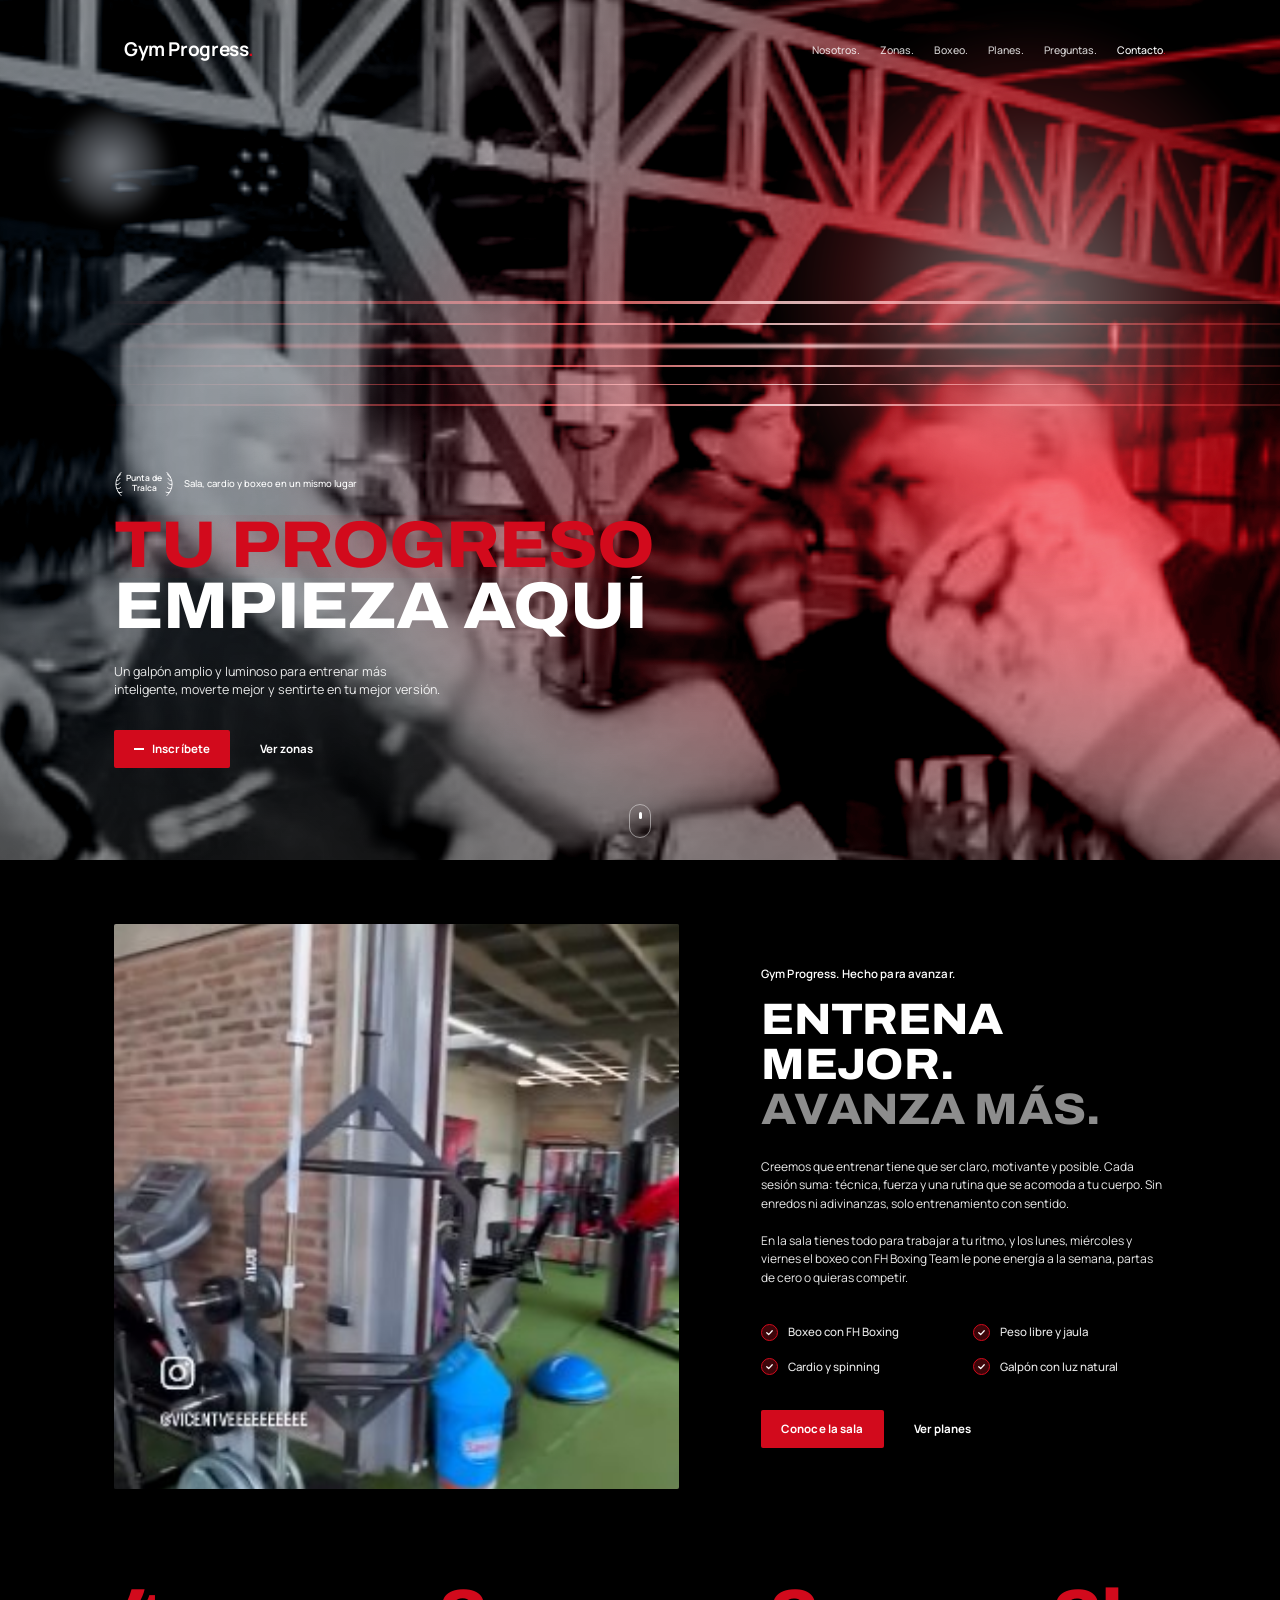
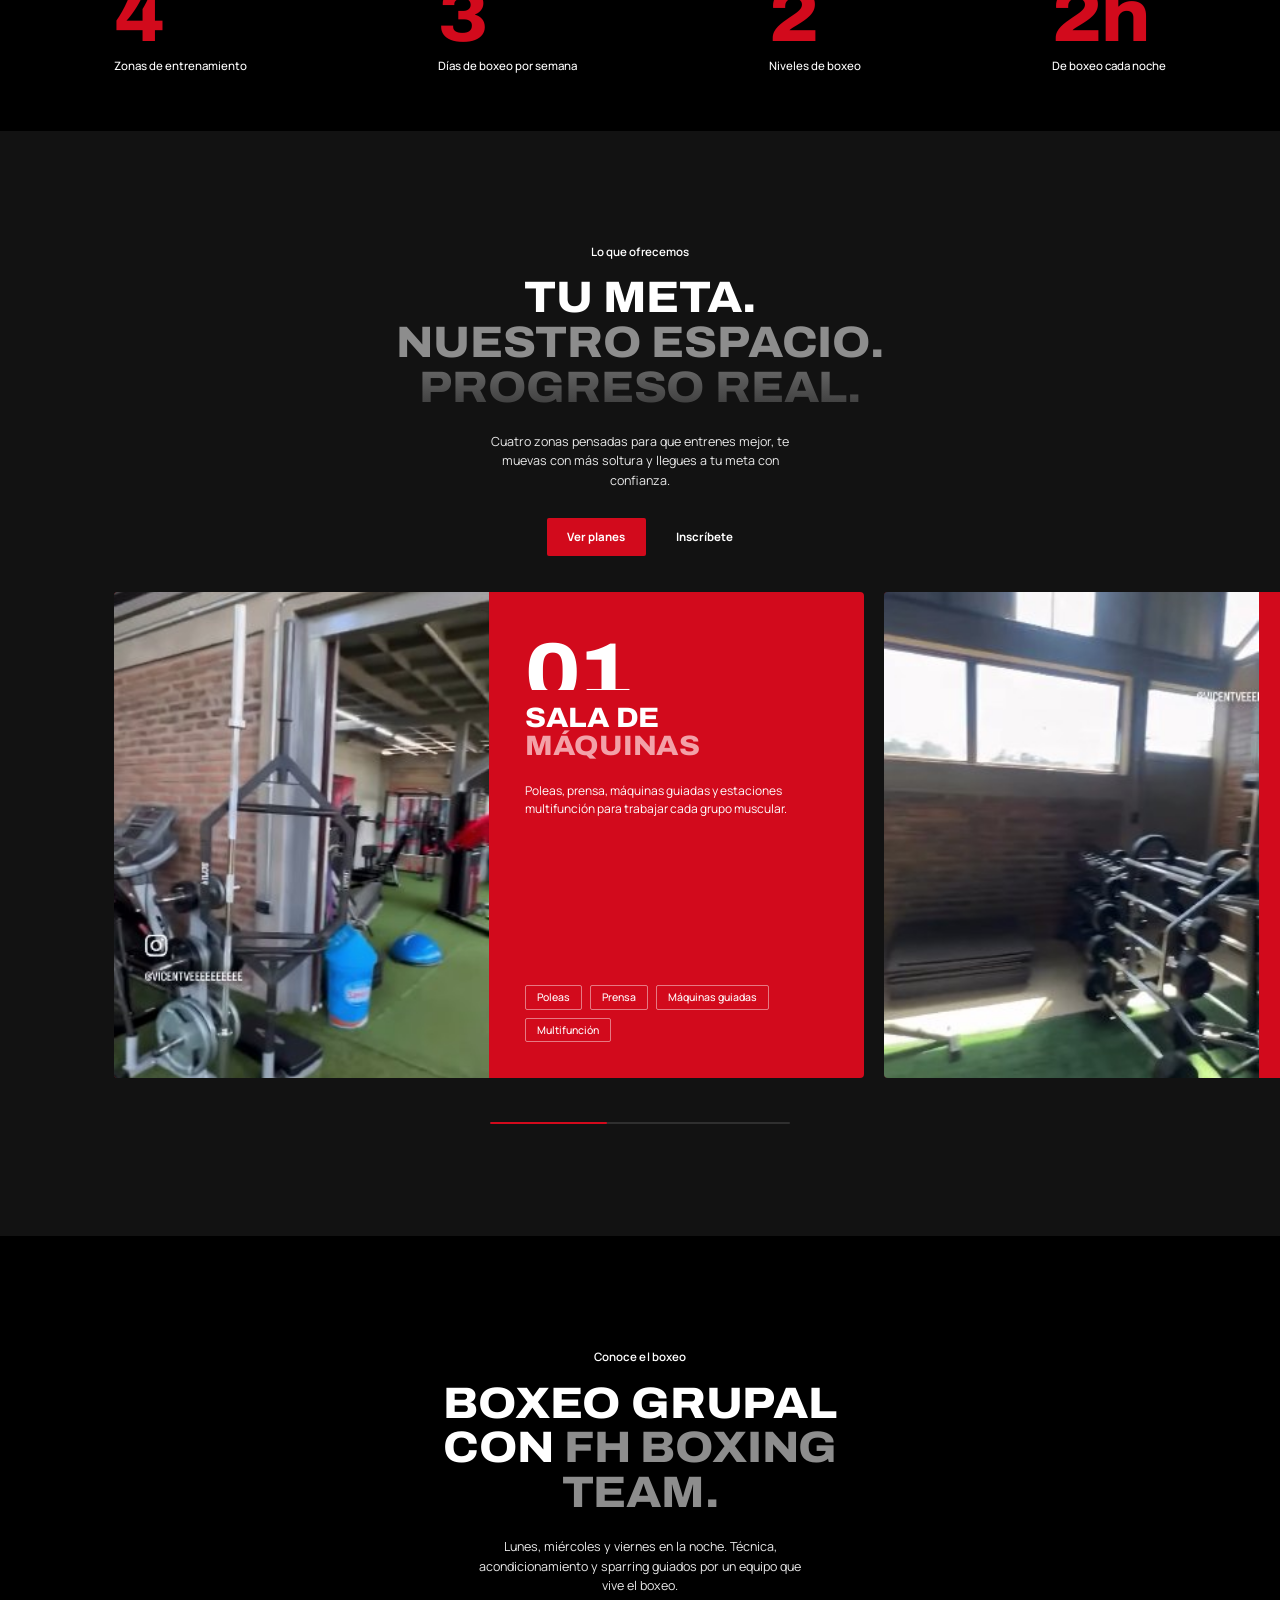
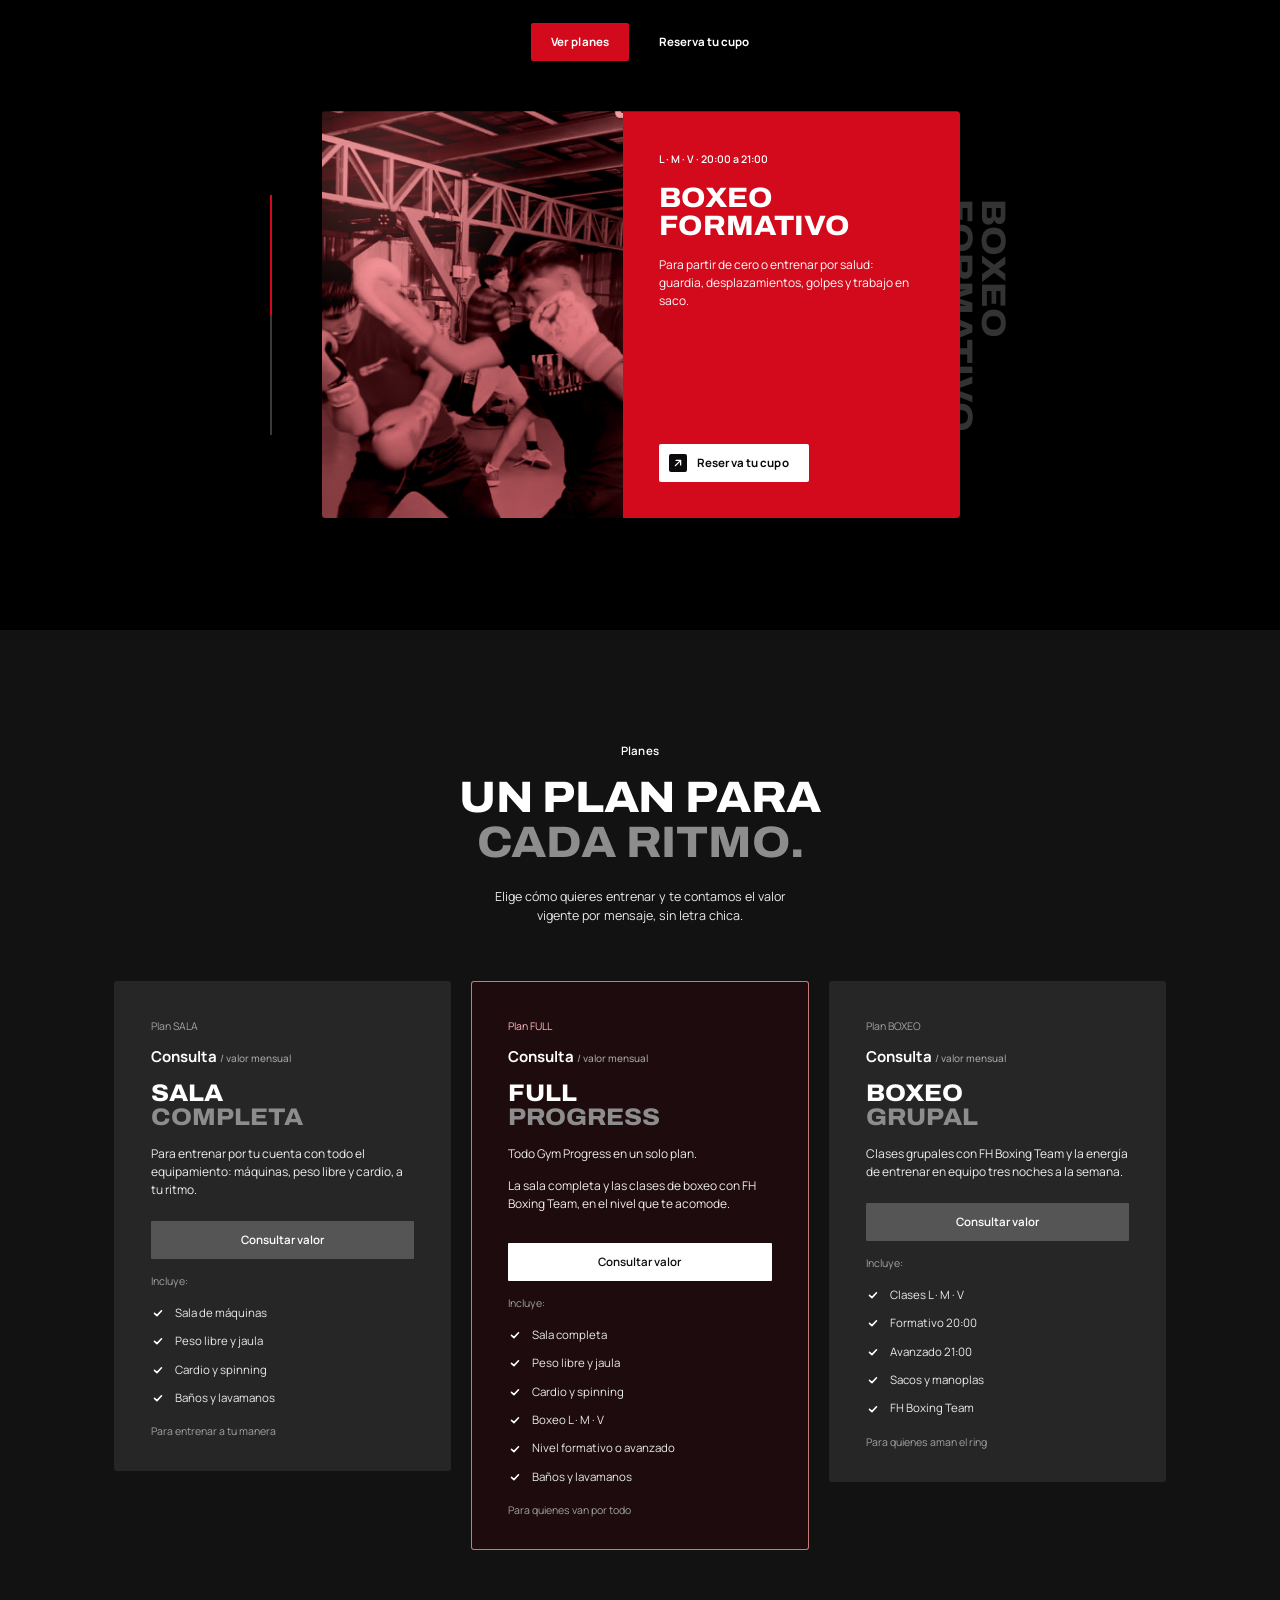
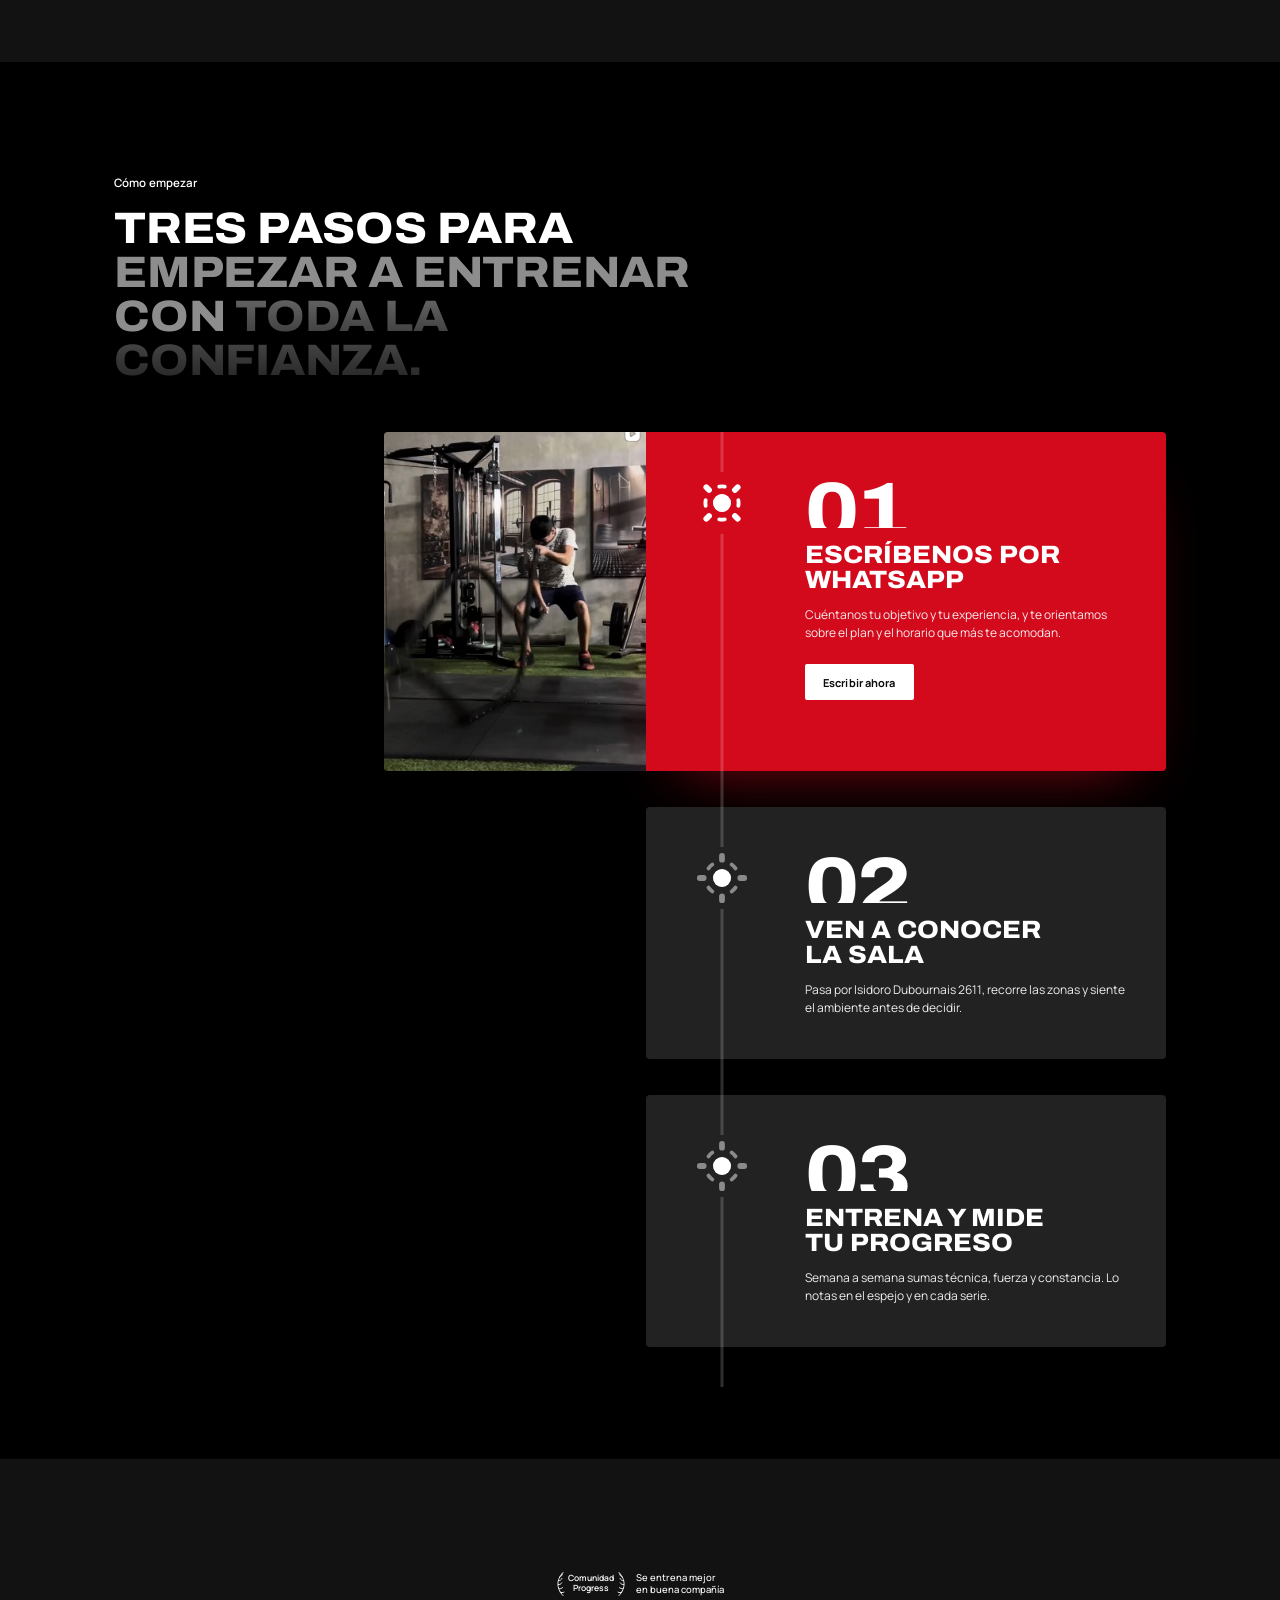
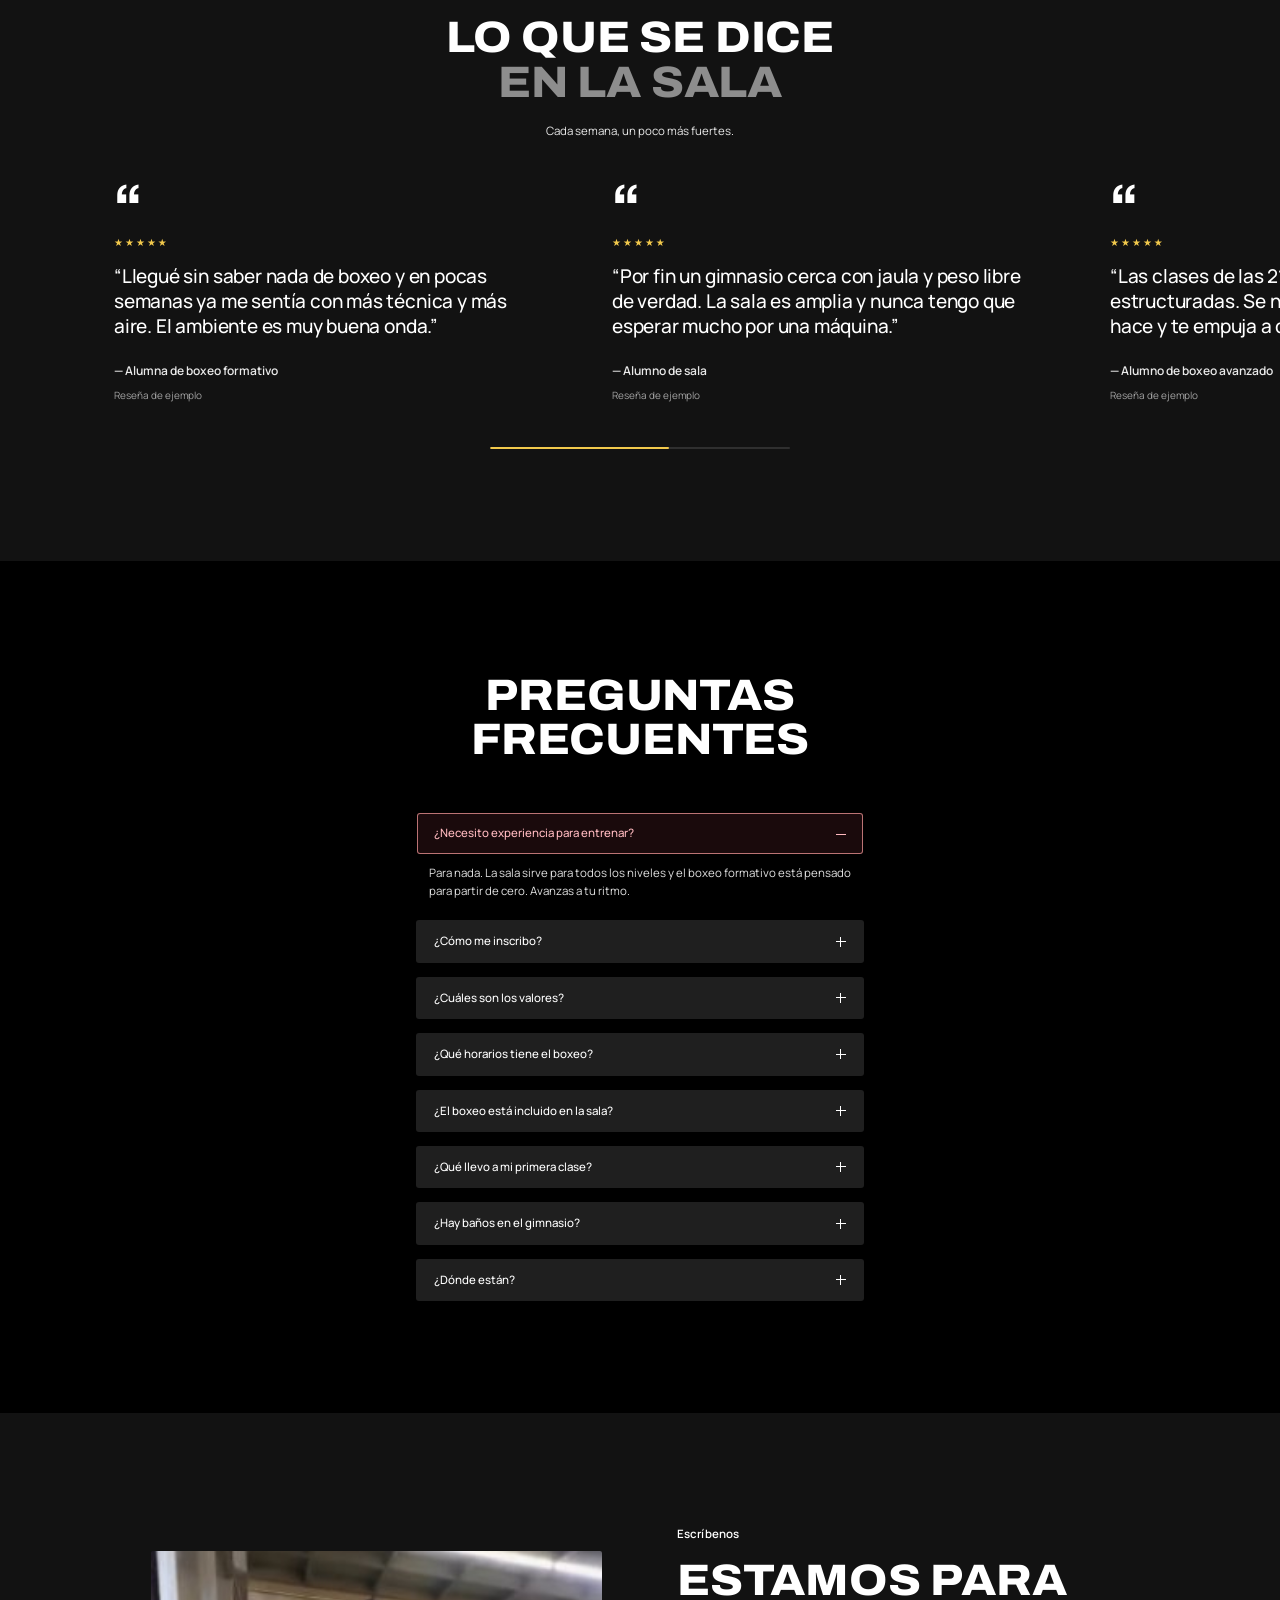
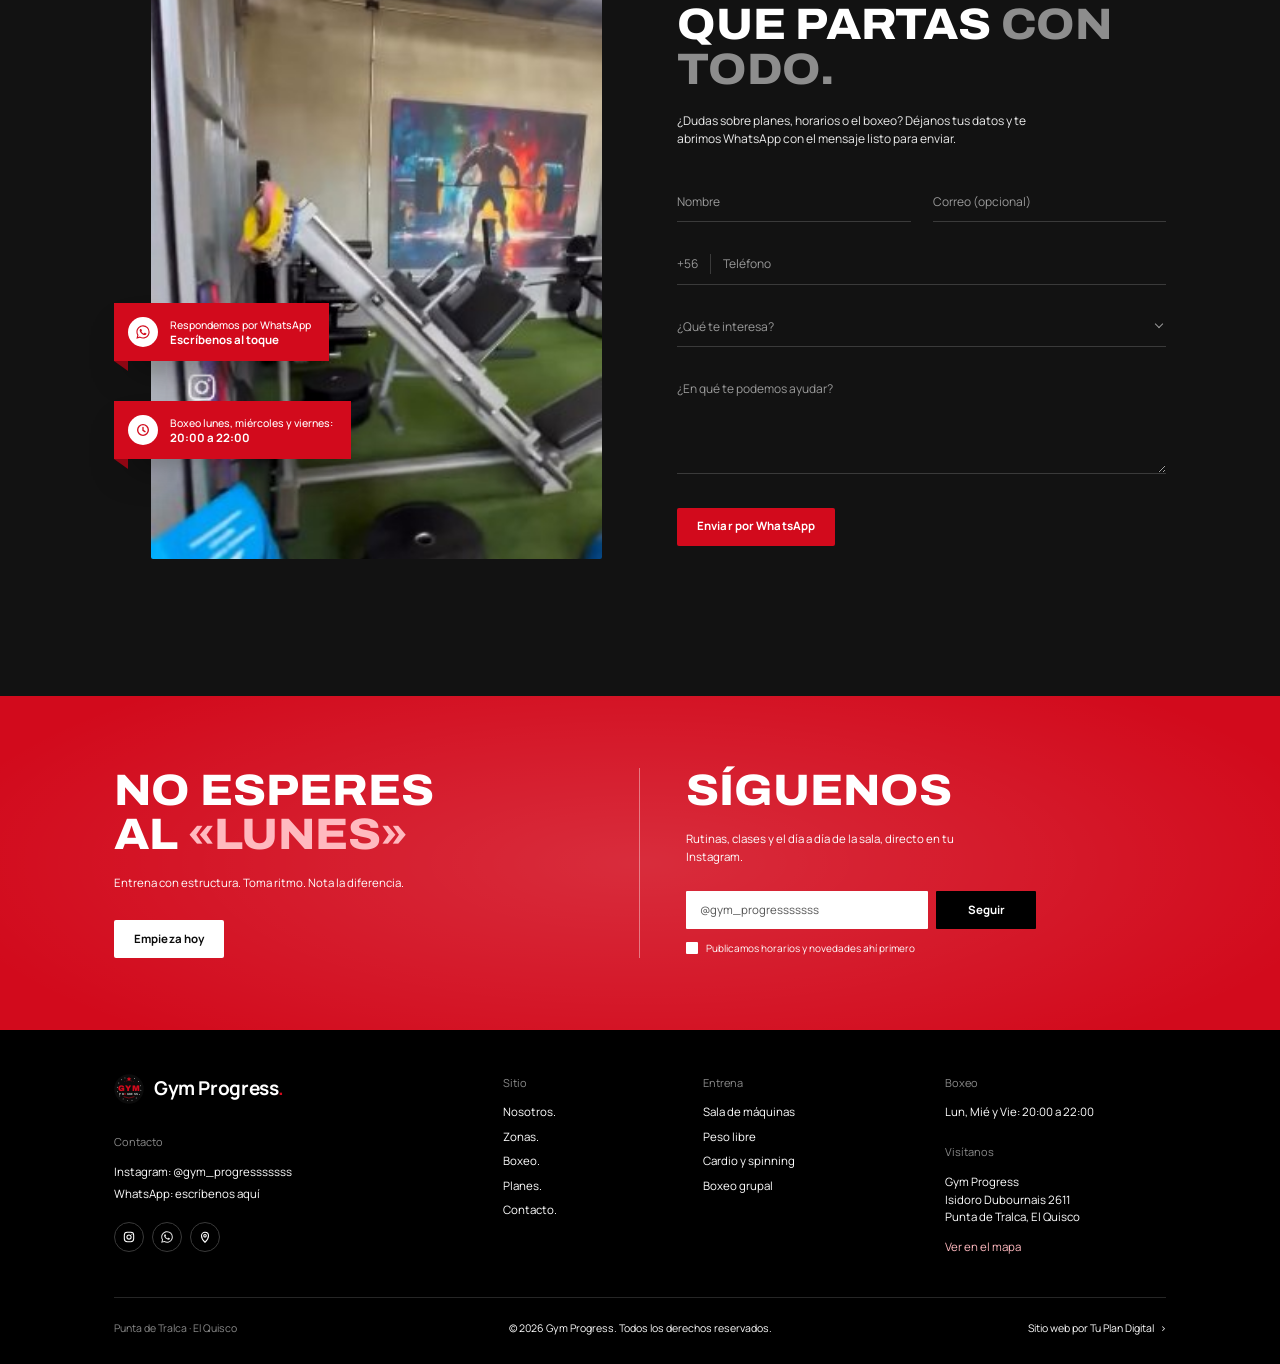
==== commit f520757e: "feat(opcion-2): WhatsApp contact, hamburger menu and readable numbers - Fix Instagram handle to gym_" ====
--- a/opcion-2/index.html
+++ b/opcion-2/index.html
@@ -33,7 +33,7 @@
       "addressRegion": "Valparaíso",
       "addressCountry": "CL"
     },
-    "sameAs": ["https://www.instagram.com/gym_progressssss/"]
+    "sameAs": ["https://www.instagram.com/gym_progresssssss/"]
   }
   </script>
   <script>document.documentElement.classList.add('js');</script>
@@ -61,6 +61,7 @@
       <path d="M11 2C5 8 3 15 3 20s2 12 8 18" fill="none" stroke="currentColor" stroke-width="1.4" stroke-linecap="round"/>
       <path d="M6 9c2-.6 3.6-2.4 4-4.6M4.3 15c2.2-.2 4-1.6 4.9-3.6M3.6 21c2.2.2 4.2-.9 5.4-2.8M4.4 27c2 .7 4.2.2 5.8-1.4M6.4 32.6c1.9 1.1 4.1 1.1 6 .1" fill="none" stroke="currentColor" stroke-width="1.4" stroke-linecap="round"/>
     </symbol>
+    <symbol id="wa" viewBox="0 0 24 24"><path fill="currentColor" d="M12.04 2C6.58 2 2.13 6.45 2.13 11.91c0 1.75.46 3.45 1.32 4.95L2.05 22l5.25-1.38a9.9 9.9 0 0 0 4.74 1.21h.01c5.46 0 9.91-4.45 9.91-9.91A9.85 9.85 0 0 0 12.04 2zm0 18.15h-.01a8.2 8.2 0 0 1-4.19-1.15l-.3-.18-3.12.82.83-3.04-.2-.31a8.2 8.2 0 0 1-1.26-4.38c0-4.54 3.7-8.23 8.25-8.23a8.2 8.2 0 0 1 8.23 8.24c0 4.54-3.7 8.23-8.23 8.23zm4.52-6.16c-.25-.12-1.47-.72-1.69-.81-.23-.08-.39-.12-.56.13-.16.24-.64.8-.78.97-.14.16-.29.18-.54.06-.25-.12-1.05-.39-1.99-1.23-.74-.66-1.23-1.47-1.38-1.72-.14-.25-.02-.38.11-.5.11-.11.25-.29.37-.43.13-.15.17-.25.25-.41.08-.17.04-.31-.02-.43-.06-.13-.56-1.34-.76-1.84-.2-.48-.41-.42-.56-.43h-.48c-.17 0-.43.06-.66.31-.22.25-.86.85-.86 2.07 0 1.22.89 2.4 1.01 2.56.12.17 1.75 2.67 4.23 3.74.59.26 1.05.41 1.41.52.59.19 1.13.16 1.56.1.48-.07 1.47-.6 1.67-1.18.21-.58.21-1.07.14-1.18-.06-.1-.22-.16-.47-.28z"/></symbol>
     <symbol id="check" viewBox="0 0 16 16"><path d="M4 8.4 6.8 11 12 5.4" fill="none" stroke="currentColor" stroke-width="1.8" stroke-linecap="round" stroke-linejoin="round"/></symbol>
     <symbol id="arrow-ur" viewBox="0 0 16 16"><path d="M4.5 11.5 11.5 4.5M5.5 4.5h6v6" fill="none" stroke="currentColor" stroke-width="1.8" stroke-linecap="round" stroke-linejoin="round"/></symbol>
     <symbol id="target" viewBox="0 0 56 56">
@@ -89,9 +90,8 @@
         <li><a href="#contacto">Contacto<i>.</i></a></li>
       </ul>
 
-      <button type="button" class="nav__menu" aria-expanded="false" aria-controls="menu" data-menu-open>
-        <span class="nav__menu-label">Menú</span>
-        <span class="nav__menu-dot" aria-hidden="true"><span></span></span>
+      <button type="button" class="burger" aria-expanded="false" aria-controls="menu" aria-label="Abrir menú" data-menu-open>
+        <span></span><span></span><span></span>
       </button>
     </div>
   </header>
@@ -101,9 +101,8 @@
     <div class="menu__inner container">
       <div class="menu__top">
         <span class="brand__name">Gym Progress<i>.</i></span>
-        <button type="button" class="nav__menu is-close" data-menu-close aria-label="Cerrar menú">
-          <span class="nav__menu-label">Cerrar</span>
-          <span class="nav__menu-dot" aria-hidden="true"><span></span></span>
+        <button type="button" class="burger is-x" aria-label="Cerrar menú" data-menu-close>
+          <span></span><span></span><span></span>
         </button>
       </div>
       <ol class="menu__list">
@@ -117,7 +116,7 @@
       </ol>
       <div class="menu__foot">
         <p>Isidoro Dubournais 2611<br>Punta de Tralca, El Quisco</p>
-        <a class="btn" href="https://ig.me/m/gym_progressssss" target="_blank" rel="noopener"><span class="btn__dash" aria-hidden="true"></span>Escríbenos</a>
+        <a class="btn" href="https://wa.me/56900000000?text=Hola%20Gym%20Progress%20%F0%9F%91%8B%20Quiero%20informaci%C3%B3n%20para%20entrenar%20con%20ustedes." target="_blank" rel="noopener" data-wa><span class="btn__dash" aria-hidden="true"></span>Escríbenos</a>
       </div>
     </div>
   </div>
@@ -148,7 +147,7 @@
         </h1>
         <p class="hero__lead" data-hero="3">Un galpón amplio y luminoso para entrenar más inteligente, moverte mejor y sentirte en tu mejor versión.</p>
         <div class="hero__actions" data-hero="4">
-          <a class="btn" href="https://ig.me/m/gym_progressssss" target="_blank" rel="noopener"><span class="btn__dash" aria-hidden="true"></span>Inscríbete</a>
+          <a class="btn" href="https://wa.me/56900000000?text=Hola%20Gym%20Progress%20%F0%9F%91%8B%20Quiero%20inscribirme." target="_blank" rel="noopener" data-wa><span class="btn__dash" aria-hidden="true"></span>Inscríbete</a>
           <a class="link" href="#zonas">Ver zonas</a>
         </div>
       </div>
@@ -209,7 +208,7 @@
           <p class="lead" data-reveal>Cuatro zonas pensadas para que entrenes mejor, te muevas con más soltura y llegues a tu meta con confianza.</p>
           <div class="actions actions--center" data-reveal>
             <a class="btn" href="#planes">Ver planes</a>
-            <a class="link" href="https://ig.me/m/gym_progressssss" target="_blank" rel="noopener">Inscríbete</a>
+            <a class="link" href="https://wa.me/56900000000?text=Hola%20Gym%20Progress%20%F0%9F%91%8B%20Quiero%20inscribirme." target="_blank" rel="noopener" data-wa>Inscríbete</a>
           </div>
         </header>
       </div>
@@ -286,7 +285,7 @@
           <p class="lead" data-reveal>Lunes, miércoles y viernes en la noche. Técnica, acondicionamiento y sparring guiados por un equipo que vive el boxeo.</p>
           <div class="actions actions--center" data-reveal>
             <a class="btn" href="#planes">Ver planes</a>
-            <a class="link" href="https://ig.me/m/gym_progressssss" target="_blank" rel="noopener">Reserva tu cupo</a>
+            <a class="link" href="https://wa.me/56900000000?text=Hola%20Gym%20Progress%20%F0%9F%91%8B%20Quiero%20reservar%20un%20cupo%20en%20las%20clases%20de%20boxeo." target="_blank" rel="noopener" data-wa>Reserva tu cupo</a>
           </div>
         </header>
 
@@ -305,7 +304,7 @@
                 <p class="coach-card__tag">L · M · V · 20:00 a 21:00</p>
                 <h3>Boxeo<br>formativo</h3>
                 <p>Para partir de cero o entrenar por salud: guardia, desplazamientos, golpes y trabajo en saco.</p>
-                <a class="btn btn--white btn--icon" href="https://ig.me/m/gym_progressssss" target="_blank" rel="noopener"><span class="sq"><svg aria-hidden="true"><use href="#arrow-ur"/></svg></span>Reserva tu cupo</a>
+                <a class="btn btn--white btn--icon" href="https://wa.me/56900000000?text=Hola%20Gym%20Progress%20%F0%9F%91%8B%20Quiero%20reservar%20un%20cupo%20en%20boxeo%20formativo%20%2820%3A00%20a%2021%3A00%29." target="_blank" rel="noopener" data-wa><span class="sq"><svg aria-hidden="true"><use href="#arrow-ur"/></svg></span>Reserva tu cupo</a>
               </div>
               <span class="coach-card__ghost" aria-hidden="true"><span>Boxeo</span><span>Formativo</span></span>
             </article>
@@ -320,7 +319,7 @@
                 <p class="coach-card__tag">L · M · V · 21:00 a 22:00</p>
                 <h3>Boxeo<br>avanzado</h3>
                 <p>Para quienes ya dominan lo básico: combinaciones, defensa, sparring controlado y preparación para competir.</p>
-                <a class="btn btn--white btn--icon" href="https://ig.me/m/gym_progressssss" target="_blank" rel="noopener" tabindex="-1"><span class="sq"><svg aria-hidden="true"><use href="#arrow-ur"/></svg></span>Reserva tu cupo</a>
+                <a class="btn btn--white btn--icon" href="https://wa.me/56900000000?text=Hola%20Gym%20Progress%20%F0%9F%91%8B%20Quiero%20reservar%20un%20cupo%20en%20boxeo%20avanzado%20%2821%3A00%20a%2022%3A00%29." target="_blank" rel="noopener" data-wa tabindex="-1"><span class="sq"><svg aria-hidden="true"><use href="#arrow-ur"/></svg></span>Reserva tu cupo</a>
               </div>
               <span class="coach-card__ghost" aria-hidden="true"><span>Boxeo</span><span>Avanzado</span></span>
             </article>
@@ -347,7 +346,7 @@
             <p class="plan__price">Consulta <small>/ valor mensual</small></p>
             <h3 class="plan__name">Sala <span>completa</span></h3>
             <p class="plan__desc">Para entrenar por tu cuenta con todo el equipamiento: máquinas, peso libre y cardio, a tu ritmo.</p>
-            <a class="plan__btn" href="https://ig.me/m/gym_progressssss" target="_blank" rel="noopener">Consultar valor</a>
+            <a class="plan__btn" href="https://wa.me/56900000000?text=Hola%20Gym%20Progress%20%F0%9F%91%8B%20Quiero%20saber%20el%20valor%20del%20Plan%20Sala." target="_blank" rel="noopener" data-wa>Consultar valor</a>
             <p class="plan__inc">Incluye:</p>
             <ul class="plan__list">
               <li><svg aria-hidden="true"><use href="#check"/></svg>Sala de máquinas</li>
@@ -364,7 +363,7 @@
             <h3 class="plan__name">Full <span>progress</span></h3>
             <p class="plan__desc">Todo Gym Progress en un solo plan.</p>
             <p class="plan__desc">La sala completa y las clases de boxeo con FH Boxing Team, en el nivel que te acomode.</p>
-            <a class="plan__btn" href="https://ig.me/m/gym_progressssss" target="_blank" rel="noopener">Consultar valor</a>
+            <a class="plan__btn" href="https://wa.me/56900000000?text=Hola%20Gym%20Progress%20%F0%9F%91%8B%20Quiero%20saber%20el%20valor%20del%20Plan%20Full%20Progress." target="_blank" rel="noopener" data-wa>Consultar valor</a>
             <p class="plan__inc">Incluye:</p>
             <ul class="plan__list">
               <li><svg aria-hidden="true"><use href="#check"/></svg>Sala completa</li>
@@ -382,7 +381,7 @@
             <p class="plan__price">Consulta <small>/ valor mensual</small></p>
             <h3 class="plan__name">Boxeo <span>grupal</span></h3>
             <p class="plan__desc">Clases grupales con FH Boxing Team y la energía de entrenar en equipo tres noches a la semana.</p>
-            <a class="plan__btn" href="https://ig.me/m/gym_progressssss" target="_blank" rel="noopener">Consultar valor</a>
+            <a class="plan__btn" href="https://wa.me/56900000000?text=Hola%20Gym%20Progress%20%F0%9F%91%8B%20Quiero%20saber%20el%20valor%20del%20Plan%20Boxeo." target="_blank" rel="noopener" data-wa>Consultar valor</a>
             <p class="plan__inc">Incluye:</p>
             <ul class="plan__list">
               <li><svg aria-hidden="true"><use href="#check"/></svg>Clases L · M · V</li>
@@ -417,9 +416,9 @@
             <div class="step__card">
               <span class="step__icon" aria-hidden="true"><svg><use href="#target"/></svg></span>
               <span class="step__num" aria-hidden="true">01</span>
-              <h3>Escríbenos por<br>Instagram</h3>
+              <h3>Escríbenos por<br>WhatsApp</h3>
               <p>Cuéntanos tu objetivo y tu experiencia, y te orientamos sobre el plan y el horario que más te acomodan.</p>
-              <a class="btn btn--white btn--sm" href="https://ig.me/m/gym_progressssss" target="_blank" rel="noopener">Escribir ahora</a>
+              <a class="btn btn--white btn--sm" href="https://wa.me/56900000000?text=Hola%20Gym%20Progress%20%F0%9F%91%8B%20Quiero%20empezar%20a%20entrenar." target="_blank" rel="noopener" data-wa>Escribir ahora</a>
             </div>
           </li>
           <li class="step" data-step>
@@ -503,7 +502,7 @@
           </details>
           <details name="faq">
             <summary>¿Cómo me inscribo?</summary>
-            <div class="faq__a"><p>Escríbenos por Instagram a @gym_progressssss, te contamos los planes y coordinamos tu primera visita.</p></div>
+            <div class="faq__a"><p>Escríbenos por WhatsApp desde el botón verde o el formulario de contacto: te contamos los planes y coordinamos tu primera visita.</p></div>
           </details>
           <details name="faq">
             <summary>¿Cuáles son los valores?</summary>
@@ -540,9 +539,9 @@
           <img src="https://images.unsplash.com/photo-1671856129092-ef4f4c412186?auto=format&fit=crop&w=800&q=72"
                onerror="this.onerror=null;this.src='../assets/img/sala-prensa.jpg'"
                alt="Mujer con guantes de boxeo rojos" loading="lazy" width="800" height="1000">
-          <a class="info info--1" href="https://ig.me/m/gym_progressssss" target="_blank" rel="noopener">
-            <span class="info__ico" aria-hidden="true"><svg viewBox="0 0 24 24"><rect x="4" y="4" width="16" height="16" rx="5" fill="none" stroke="currentColor" stroke-width="2"/><circle cx="12" cy="12" r="3.6" fill="none" stroke="currentColor" stroke-width="2"/><circle cx="16.8" cy="7.2" r="1.2" fill="currentColor"/></svg></span>
-            <span>Respondemos por Instagram<b>@gym_progressssss</b></span>
+          <a class="info info--1" href="https://wa.me/56900000000?text=Hola%20Gym%20Progress%20%F0%9F%91%8B%20Tengo%20una%20consulta." target="_blank" rel="noopener" data-wa>
+            <span class="info__ico" aria-hidden="true"><svg viewBox="0 0 24 24"><use href="#wa"/></svg></span>
+            <span>Respondemos por WhatsApp<b>Escríbenos al toque</b></span>
           </a>
           <p class="info info--2">
             <span class="info__ico" aria-hidden="true"><svg viewBox="0 0 24 24"><circle cx="12" cy="12" r="8" fill="none" stroke="currentColor" stroke-width="2"/><path d="M12 8v4.5l3 2" fill="none" stroke="currentColor" stroke-width="2" stroke-linecap="round"/></svg></span>
@@ -557,9 +556,9 @@
             <span><span class="w">que partas</span> <span class="g">con</span></span>
             <span class="g">todo.</span>
           </h2>
-          <p class="contact__lead" data-reveal>¿Dudas sobre planes, horarios o el boxeo? Déjanos tus datos y armamos tu mensaje para enviarlo por Instagram en un toque.</p>
-
-          <form class="form" data-form data-reveal novalidate>
+          <p class="contact__lead" data-reveal>¿Dudas sobre planes, horarios o el boxeo? Déjanos tus datos y te abrimos WhatsApp con el mensaje listo para enviar.</p>
+
+          <form class="form" data-form data-wa="56900000000" data-reveal novalidate>
             <div class="form__row">
               <label class="field"><span class="sr-only">Nombre</span><input type="text" name="nombre" placeholder="Nombre" autocomplete="name" required></label>
               <label class="field"><span class="sr-only">Correo</span><input type="email" name="correo" placeholder="Correo (opcional)" autocomplete="email"></label>
@@ -576,7 +575,7 @@
               </select>
             </label>
             <label class="field field--area"><span class="sr-only">Mensaje</span><textarea name="mensaje" rows="4" placeholder="¿En qué te podemos ayudar?"></textarea></label>
-            <button type="submit" class="btn">Enviar por Instagram</button>
+            <button type="submit" class="btn">Enviar por WhatsApp</button>
             <p class="form__status" role="status" aria-live="polite" data-form-status></p>
           </form>
         </div>
@@ -589,13 +588,13 @@
         <div class="band__left" data-reveal>
           <h2 id="band-title">No esperes<br>al <span>«lunes»</span></h2>
           <p>Entrena con estructura. Toma ritmo. Nota la diferencia.</p>
-          <a class="btn btn--white" href="https://ig.me/m/gym_progressssss" target="_blank" rel="noopener">Empieza hoy</a>
+          <a class="btn btn--white" href="https://wa.me/56900000000?text=Hola%20Gym%20Progress%20%F0%9F%91%8B%20Quiero%20empezar%20hoy." target="_blank" rel="noopener" data-wa>Empieza hoy</a>
         </div>
         <div class="band__right" data-reveal>
           <h2>Síguenos</h2>
           <p>Rutinas, clases y el día a día de la sala, directo en tu Instagram.</p>
-          <a class="follow" href="https://www.instagram.com/gym_progressssss/" target="_blank" rel="noopener">
-            <span class="follow__field">@gym_progressssss</span>
+          <a class="follow" href="https://www.instagram.com/gym_progresssssss/" target="_blank" rel="noopener">
+            <span class="follow__field">@gym_progresssssss</span>
             <span class="follow__btn">Seguir</span>
           </a>
           <p class="band__note"><span class="box" aria-hidden="true"></span>Publicamos horarios y novedades ahí primero</p>
@@ -614,11 +613,14 @@
             <span class="brand__name">Gym Progress<i>.</i></span>
           </a>
           <p class="footer__label">Contacto</p>
-          <p>Instagram: <a href="https://www.instagram.com/gym_progressssss/" target="_blank" rel="noopener">@gym_progressssss</a></p>
-          <p>Mensaje directo: <a href="https://ig.me/m/gym_progressssss" target="_blank" rel="noopener">ig.me/m/gym_progressssss</a></p>
+          <p>Instagram: <a href="https://www.instagram.com/gym_progresssssss/" target="_blank" rel="noopener">@gym_progresssssss</a></p>
+          <p>WhatsApp: <a href="https://wa.me/56900000000?text=Hola%20Gym%20Progress%20%F0%9F%91%8B%20Tengo%20una%20consulta." target="_blank" rel="noopener" data-wa>escríbenos aquí</a></p>
           <div class="social">
-            <a href="https://www.instagram.com/gym_progressssss/" target="_blank" rel="noopener" aria-label="Instagram de Gym Progress">
+            <a href="https://www.instagram.com/gym_progresssssss/" target="_blank" rel="noopener" aria-label="Instagram de Gym Progress">
               <svg viewBox="0 0 24 24" aria-hidden="true"><rect x="4" y="4" width="16" height="16" rx="5"/><circle cx="12" cy="12" r="3.6"/><circle cx="16.8" cy="7.2" r=".9" class="fill"/></svg>
+            </a>
+            <a href="https://wa.me/56900000000?text=Hola%20Gym%20Progress%20%F0%9F%91%8B%20Tengo%20una%20consulta." target="_blank" rel="noopener" aria-label="WhatsApp de Gym Progress" data-wa>
+              <svg viewBox="0 0 24 24" aria-hidden="true" class="solid"><use href="#wa"/></svg>
             </a>
             <a href="https://www.google.com/maps/search/?api=1&query=Isidoro+Dubournais+2611,+El+Quisco" target="_blank" rel="noopener" aria-label="Gym Progress en Google Maps">
               <svg viewBox="0 0 24 24" aria-hidden="true"><path d="M12 21s-6-5.4-6-11a6 6 0 1 1 12 0c0 5.6-6 11-6 11z"/><circle cx="12" cy="10" r="2.2"/></svg>
@@ -663,6 +665,12 @@
     </div>
   </footer>
 
+  <!-- WhatsApp flotante (número de muestra) -->
+  <a class="wa-float" href="https://wa.me/56900000000?text=Hola%20Gym%20Progress%20%F0%9F%91%8B%20Tengo%20una%20consulta." target="_blank" rel="noopener" aria-label="Escríbenos por WhatsApp" data-wa data-wa-float>
+    <svg aria-hidden="true"><use href="#wa"/></svg>
+    <span class="wa-float__tip">¿Hablamos?</span>
+  </a>
+
   <script src="js/main.js" defer></script>
 </body>
 </html>
--- a/opcion-2/css/styles.css
+++ b/opcion-2/css/styles.css
@@ -217,35 +217,37 @@
 .nav__links a:hover, .nav__links a.is-active { color: var(--white); }
 .nav__links a:hover i, .nav__links a.is-active i { color: var(--red); }
 
-.nav__menu { display: inline-flex; align-items: center; gap: 10px; margin-left: 14px; color: var(--white); }
-.nav__menu-label { font-size: 11.5px; font-weight: 700; }
-.nav__menu-dot {
-  position: relative; display: grid; place-items: center;
-  width: 32px; height: 32px; border-radius: 50%; background: var(--white);
-  transition: transform .45s var(--ease), background-color .3s;
-}
-.nav__menu-dot span, .nav__menu-dot::before {
-  content: ""; position: absolute; width: 14px; height: 2px; background: #0b0b0b; border-radius: 2px;
-  transition: transform .45s var(--ease);
-}
-.nav__menu-dot::before { transform: scaleX(0); }
-.nav__menu:hover .nav__menu-dot { transform: rotate(90deg) scale(1.06); background: var(--red); }
-.nav__menu:hover .nav__menu-dot span, .nav__menu:hover .nav__menu-dot::before { background: var(--white); }
-.nav__menu.is-close .nav__menu-dot span { transform: rotate(45deg); }
-.nav__menu.is-close .nav__menu-dot::before { transform: rotate(-45deg); }
+/* Hamburguesa (solo mobile) */
+.burger {
+  position: relative; display: none; width: 44px; height: 44px; margin-left: auto;
+  border-radius: 50%; -webkit-tap-highlight-color: transparent;
+}
+.burger span {
+  position: absolute; left: 11px; width: 22px; height: 2px; border-radius: 2px; background: var(--white);
+  transition: transform .45s var(--ease), opacity .25s, width .35s var(--ease);
+}
+.burger span:nth-child(1) { top: 15px; }
+.burger span:nth-child(2) { top: 21px; width: 15px; left: 18px; }
+.burger span:nth-child(3) { top: 27px; }
+.burger:hover span:nth-child(2) { width: 22px; left: 11px; }
+.burger.is-x span:nth-child(1) { transform: translateY(6px) rotate(45deg); }
+.burger.is-x span:nth-child(2) { opacity: 0; }
+.burger.is-x span:nth-child(3) { transform: translateY(-6px) rotate(-45deg); }
+.menu .burger { display: block; margin-left: 0; }
 
 /* Menú a pantalla completa */
 .menu {
   position: fixed; inset: 0; z-index: 60;
   background: radial-gradient(120% 90% at 100% 0%, #3a0309 0%, #0a0a0a 55%, #000 100%);
-  clip-path: circle(0 at calc(100% - 56px) 50px);
+  clip-path: circle(0 at var(--ox, calc(100% - 42px)) var(--oy, 44px));
   transition: clip-path .8s var(--ease-out);
-  overflow-y: auto;
+  overflow-y: auto; overscroll-behavior: contain;
 }
 .menu[hidden] { display: block; visibility: hidden; transition: clip-path .6s var(--ease-out), visibility 0s .6s; }
-.menu.is-open { clip-path: circle(150% at calc(100% - 56px) 50px); visibility: visible; }
-.menu__inner { min-height: 100%; display: flex; flex-direction: column; padding-block: 26px 36px; }
-.menu__top { display: flex; align-items: center; justify-content: space-between; }
+.menu.is-open { clip-path: circle(150% at var(--ox, calc(100% - 42px)) var(--oy, 44px)); visibility: visible; }
+.menu__inner { min-height: 100%; display: flex; flex-direction: column; padding-block: 0 36px; }
+/* La fila superior se centra en la misma altura que la hamburguesa: la X aparece justo donde estaba */
+.menu__top { display: flex; align-items: center; justify-content: space-between; height: calc(var(--oy, 44px) * 2); }
 .menu__list { margin-block: auto; padding-block: 40px; }
 .menu__list li { overflow: hidden; }
 .menu__list a {
@@ -477,7 +479,7 @@
 .svc:hover .svc__media img { transform: scale(1.07); filter: saturate(1.05); }
 .svc__body { position: relative; display: flex; flex-direction: column; padding: 40px 36px 36px; color: var(--white); }
 .svc__num {
-  display: block; height: .58em; overflow: hidden;
+  display: block; height: .7em; overflow: hidden;
   font: 800 82px/1 var(--head); font-stretch: var(--stretch); letter-spacing: -.03em;
   transition: transform .6s var(--ease);
 }
@@ -651,7 +653,7 @@
   content: ""; position: absolute; left: 50%; top: 50%; width: 18px; height: 18px; margin: -9px; border-radius: 50%; background: var(--white);
 }
 .step__num {
-  display: block; height: .58em; overflow: hidden;
+  display: block; height: .7em; overflow: hidden;
   font: 800 80px/1 var(--head); font-stretch: var(--stretch); color: var(--white); letter-spacing: -.03em;
 }
 .step h3 {
@@ -815,6 +817,7 @@
 .social a:hover { background: var(--red); border-color: var(--red); transform: translateY(-3px); }
 .social svg { width: 14px; height: 14px; fill: none; stroke: var(--white); stroke-width: 1.8; }
 .social svg .fill { fill: var(--white); stroke: none; }
+.social svg.solid { stroke: none; }
 .footer__bottom {
   display: grid; grid-template-columns: 1fr auto 1fr; align-items: center; gap: 16px;
   margin-top: 40px; padding-block: 22px 28px; border-top: 1px solid #262626;
@@ -826,6 +829,33 @@
 .footer__credit:hover { color: var(--red); }
 .footer__credit span { transition: transform .3s var(--ease); }
 .footer__credit:hover span { transform: translateX(3px); }
+
+/* ---------- WhatsApp flotante ---------- */
+.wa-float {
+  position: fixed; right: max(18px, env(safe-area-inset-right)); bottom: max(18px, env(safe-area-inset-bottom)); z-index: 40;
+  display: grid; place-items: center; width: 56px; height: 56px; border-radius: 50%;
+  background: #25d366; color: var(--white);
+  box-shadow: 0 12px 30px -10px rgba(37, 211, 102, .6), 0 4px 12px rgba(0,0,0,.35);
+  opacity: 0; transform: translateY(16px) scale(.85); pointer-events: none;
+  transition: opacity .45s var(--ease), transform .55s var(--ease), background-color .3s;
+}
+.wa-float svg { width: 30px; height: 30px; }
+.wa-float::before {
+  content: ""; position: absolute; inset: 0; border-radius: inherit; border: 2px solid #25d366;
+  animation: wa-ring 2.4s ease-out infinite;
+}
+@keyframes wa-ring { from { transform: scale(1); opacity: .7; } to { transform: scale(1.6); opacity: 0; } }
+.wa-float.is-visible { opacity: 1; transform: none; pointer-events: auto; }
+.wa-float:hover { background: #1ebe5a; transform: translateY(-3px); }
+.menu-open .wa-float { opacity: 0; pointer-events: none; }
+.wa-float__tip {
+  position: absolute; right: calc(100% + 12px); top: 50%; translate: 0 -50%;
+  padding: 8px 12px; border-radius: 4px; background: var(--white); color: #0b0b0b;
+  font-size: 12px; font-weight: 700; white-space: nowrap;
+  opacity: 0; transform: translateX(8px); transition: opacity .3s, transform .4s var(--ease); pointer-events: none;
+}
+.wa-float:hover .wa-float__tip { opacity: 1; transform: none; }
+@media (hover: none) { .wa-float__tip { display: none; } }
 
 /* ---------- Animación al hacer scroll ---------- */
 .js [data-reveal] {
@@ -839,8 +869,10 @@
 .js .h2[data-reveal] > span:nth-child(3) { transition-delay: .18s; }
 .js .h2[data-reveal] > span:nth-child(4) { transition-delay: .27s; }
 .js .h2[data-reveal].is-in > span { opacity: 1; transform: none; filter: none; }
-.js .about__media[data-reveal] { transform: none; clip-path: inset(0 0 100% 0); transition: clip-path 1.3s var(--ease-out), opacity .3s; }
-.js .about__media[data-reveal].is-in { clip-path: inset(0); }
+/* El recorte va en la imagen: si fuera en el contenedor, IntersectionObserver no lo detecta */
+.js .about__media[data-reveal] { opacity: 1; transform: none; }
+.js .about__media[data-reveal] img { clip-path: inset(0 0 100% 0); transition: clip-path 1.3s var(--ease-out), transform 1.6s var(--ease-out); }
+.js .about__media[data-reveal].is-in img { clip-path: inset(0); }
 .js .stats [data-reveal] { transform: translate3d(0, 20px, 0); }
 
 /* ==========================================================================
@@ -856,7 +888,7 @@
 @media (max-width: 900px) {
   .nav { padding-block: 22px; }
   .nav__links { display: none; }
-  .nav__menu { margin-left: auto; }
+  .burger { display: block; }
 
   .about__grid, .contact__grid { grid-template-columns: 1fr; gap: 40px; }
   .about__media { aspect-ratio: 4 / 3; }
